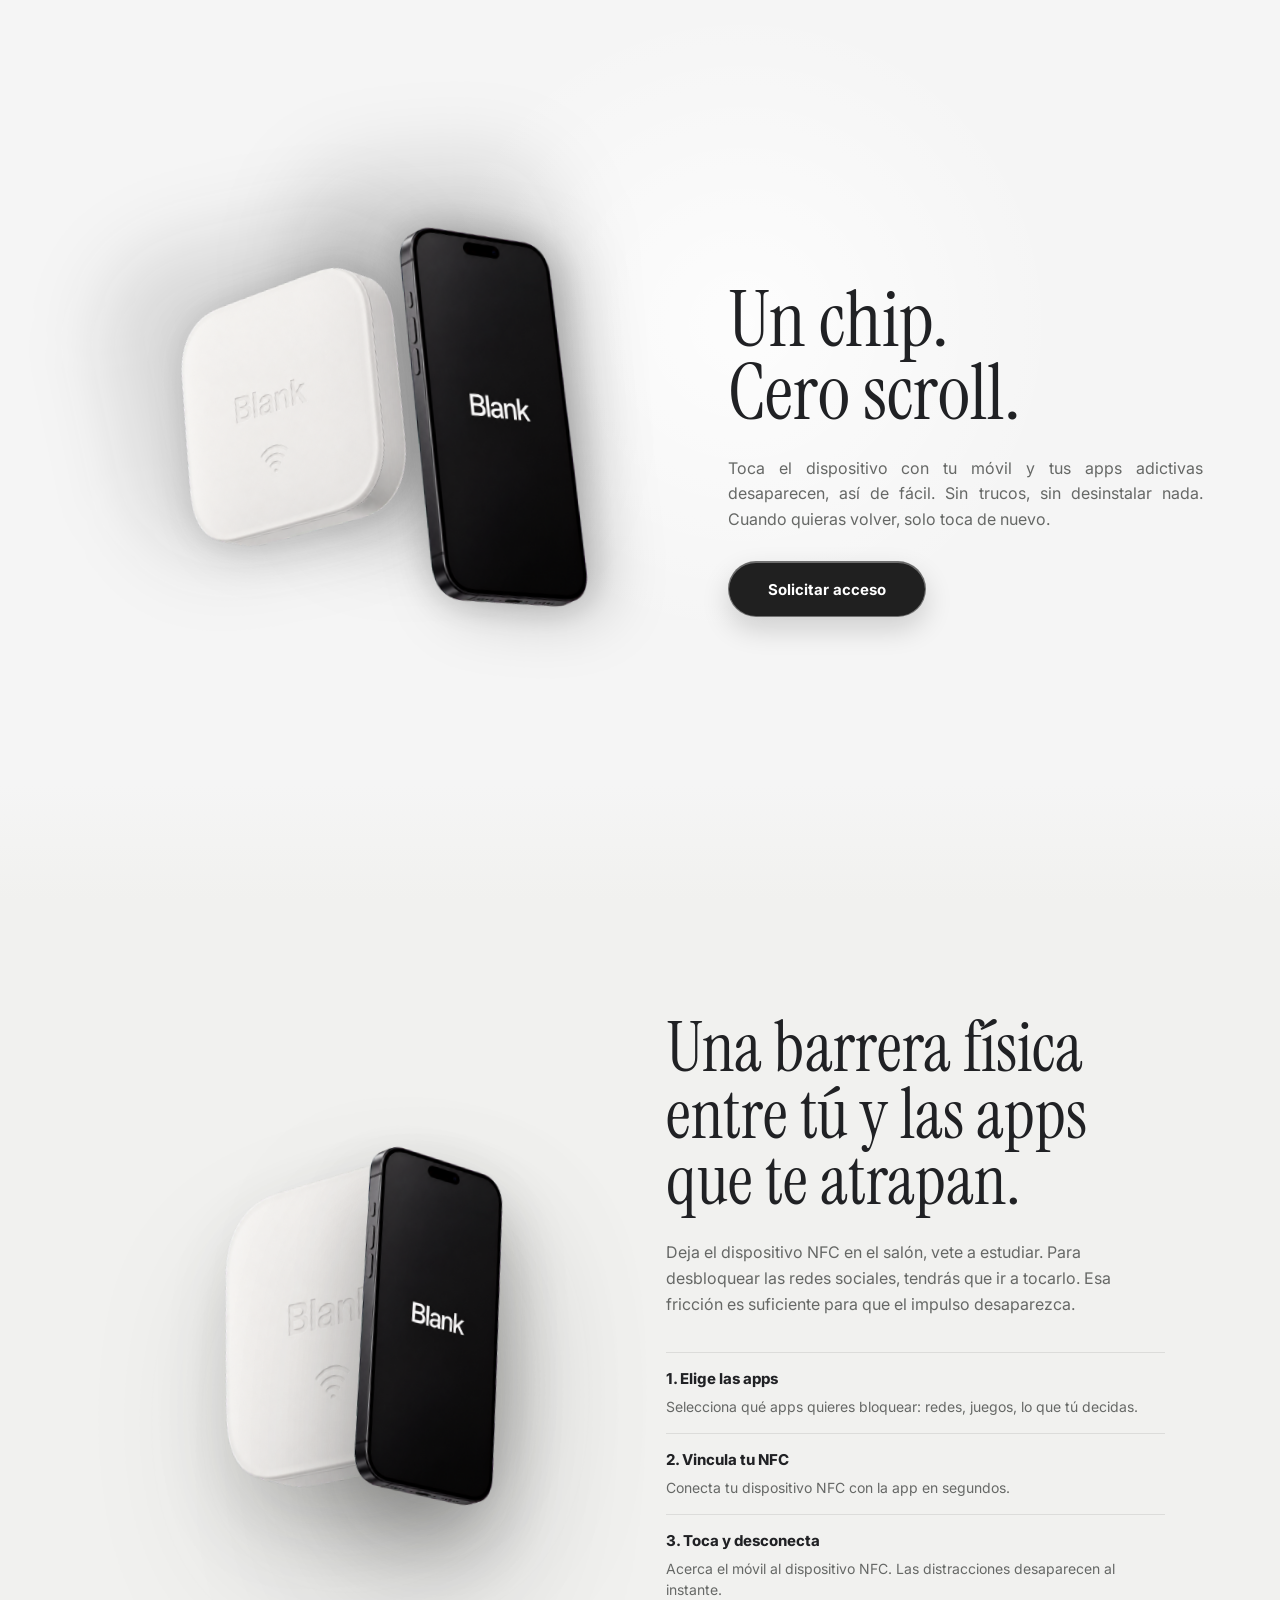
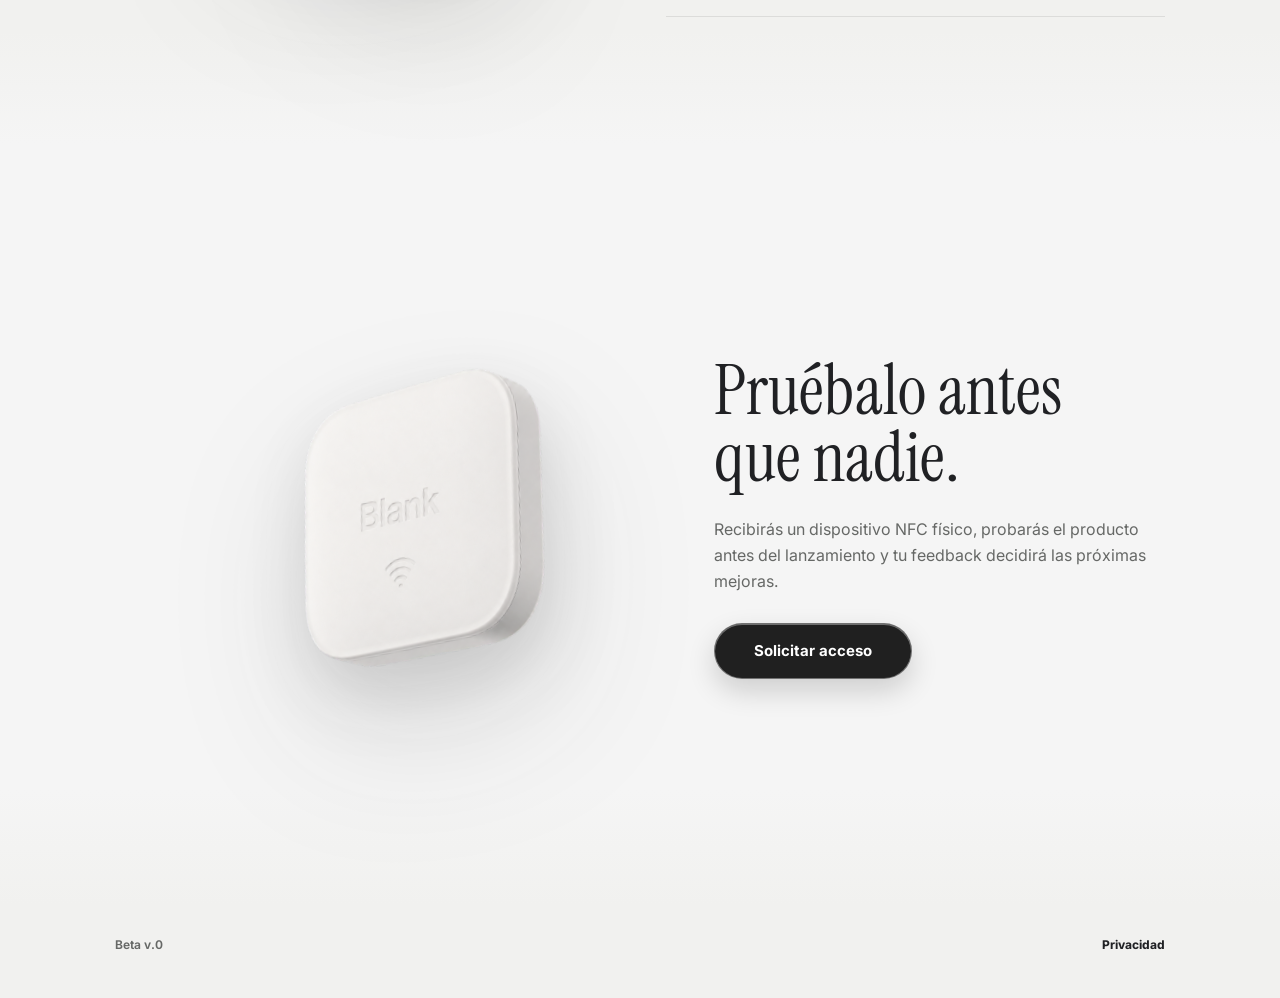
==== web/landing/index.html @ 4c0083bd "Point landing metadata to public Netlify URL" ====
<!doctype html>
<html lang="es">
  <head>
    <meta charset="utf-8">
    <meta name="viewport" content="width=device-width, initial-scale=1">
    <title>Private Beta v.0</title>
    <meta name="description" content="Únete a la beta de Blank: un dispositivo NFC físico que bloquea las apps que te distraen cuando quieres concentrarte, estudiar, trabajar o dormir.">
    <link rel="canonical" href="https://getblank.netlify.app/">
    <meta name="robots" content="index,follow">
    <meta name="theme-color" content="#e9e9e7">
    <meta property="og:type" content="website">
    <meta property="og:locale" content="es_ES">
    <meta property="og:title" content="Blank - Beta privada de foco digital con NFC">
    <meta property="og:description" content="Un dispositivo físico que bloquea las apps que te distraen. Apúntate a la beta privada y ayúdanos a validar Blank con usuarios reales.">
    <meta property="og:image" content="https://getblank.netlify.app/assets/blank-phone-cutout.png">
    <meta name="twitter:card" content="summary_large_image">
    <meta name="twitter:title" content="Blank - Beta privada de foco digital con NFC">
    <meta name="twitter:description" content="Un dispositivo físico que bloquea las apps que te distraen. Apúntate a la beta privada.">
    <meta name="twitter:image" content="https://getblank.netlify.app/assets/blank-phone-cutout.png">
    <link rel="preconnect" href="https://fonts.googleapis.com">
    <link rel="preconnect" href="https://fonts.gstatic.com" crossorigin>
    <link href="https://fonts.googleapis.com/css2?family=Instrument+Serif:ital@0;1&family=Inter:wght@400;500;600;700;800&display=swap" rel="stylesheet">
    <link rel="stylesheet" href="styles.css?v=20260617-section-fades-1">
    <script async src="https://tally.so/widgets/embed.js"></script>
  </head>
  <body>
    <main id="top">
      <section class="hero" aria-labelledby="hero-title">
        <div class="hero-products" aria-hidden="true">
          <img class="floating-device" src="assets/blank-device-cutout.png" alt="">
          <img class="floating-phone" src="assets/blank-phone-cutout.png" alt="">
        </div>
        <div class="hero-copy-wrap">
          <h1 id="hero-title">Un chip. <br>Cero scroll.</h1>
          <p class="hero-copy">Toca el dispositivo con tu móvil y tus apps adictivas desaparecen, así de fácil. Sin trucos, sin desinstalar nada. Cuando quieras volver, solo toca de nuevo.</p>
          <a
            class="button primary"
            href="https://tally.so/r/jaE5gR"
            data-tally-open="jaE5gR"
            data-tally-layout="modal"
            data-tally-width="720"
          >Solicitar acceso</a>
        </div>
      </section>

      <section class="split-feature" id="how" aria-labelledby="how-title">
        <div class="feature-product" aria-hidden="true">
          <img class="feature-device" src="assets/blank-device-cutout.png" alt="">
          <img class="feature-phone" src="assets/blank-phone-cutout.png" alt="">
        </div>
        <div class="feature-copy">
          <h2 id="how-title">Una barrera física entre tú y las apps que te atrapan.</h2>
          <p>Deja el dispositivo NFC en el salón, vete a estudiar. Para desbloquear las redes sociales, tendrás que ir a tocarlo. Esa fricción es suficiente para que el impulso desaparezca.</p>
          <div class="flow">
            <div class="flow-item">
              <span>1. Elige las apps</span>
              <p>Selecciona qué apps quieres bloquear: redes, juegos, lo que tú decidas.</p>
            </div>
            <div class="flow-item">
              <span>2. Vincula tu NFC</span>
              <p>Conecta tu dispositivo NFC con la app en segundos.</p>
            </div>
            <div class="flow-item">
              <span>3. Toca y desconecta</span>
              <p>Acerca el móvil al dispositivo NFC. Las distracciones desaparecen al instante.</p>
            </div>
          </div>
        </div>
      </section>

      <section class="beta" id="beta" aria-labelledby="beta-title">
        <div>
          <img class="beta-device" src="assets/blank-device-cutout.png" alt="" aria-hidden="true">
          <h2 id="beta-title">Pruébalo antes<br>que nadie.</h2>
        </div>
        <div>
          <p>Recibirás un dispositivo NFC físico, probarás el producto antes del lanzamiento y tu feedback decidirá las próximas mejoras.</p>
          <a
            class="button primary"
            href="https://tally.so/r/jaE5gR"
            data-tally-open="jaE5gR"
            data-tally-layout="modal"
            data-tally-width="720"
          >Solicitar acceso</a>
        </div>
      </section>
    </main>

    <footer>
      <span>Beta v.0</span>
      <a href="/privacy.html">Privacidad</a>
    </footer>
  </body>
</html>
---- web/landing/styles.css ----
:root {
  color-scheme: light;
  --bg: #e9e9e7;
  --panel: #f1f1ef;
  --ink: #202124;
  --muted: #666866;
  --line: rgba(32, 33, 36, 0.1);
  --white: #ffffff;
  --soft-shadow: 0 34px 70px rgba(40, 40, 38, 0.15);
  --button-shadow: inset 0 1px 0 rgba(255, 255, 255, 0.35), 0 12px 28px rgba(0, 0, 0, 0.16);
}

* {
  box-sizing: border-box;
}

html {
  scroll-behavior: smooth;
}

body {
  background: var(--bg);
  color: var(--ink);
  font-family: "Inter", ui-sans-serif, system-ui, -apple-system, BlinkMacSystemFont, "Segoe UI", sans-serif;
  letter-spacing: 0;
  margin: 0;
}

a {
  color: inherit;
}

.hero {
  align-items: center;
  background: #f5f5f5;
  display: grid;
  gap: clamp(40px, 5vw, 88px);
  grid-template-columns: minmax(420px, 560px) minmax(360px, 480px);
  justify-content: center;
  min-height: 92svh;
  overflow: hidden;
  padding: 40px clamp(22px, 6vw, 92px);
  position: relative;
}

.hero::before {
  background: radial-gradient(circle at 58% 36%, rgba(255, 255, 255, 0.78), transparent 34%);
  content: "";
  inset: 0;
  pointer-events: none;
  position: absolute;
}

.hero::after,
.split-feature::after,
.beta::after {
  bottom: 0;
  content: "";
  height: clamp(72px, 9vw, 140px);
  left: 0;
  pointer-events: none;
  position: absolute;
  right: 0;
  z-index: 1;
}

.hero::after {
  background: linear-gradient(to bottom, rgba(245, 245, 245, 0), var(--panel));
}

.hero-products {
  height: clamp(430px, 50vw, 560px);
  pointer-events: none;
  position: relative;
  width: min(44vw, 560px);
  z-index: 1;
}

.hero-products::before,
.hero-products::after {
  background: rgba(36, 36, 34, 0.13);
  border-radius: 28%;
  content: "";
  filter: blur(38px);
  position: absolute;
  transform: rotate(-12deg);
  z-index: 0;
}

.hero-products::before {
  height: clamp(242px, 25vw, 380px);
  left: clamp(14px, 3vw, 42px);
  top: 24%;
  width: clamp(242px, 25vw, 380px);
}

.hero-products::after {
  background: rgba(8, 8, 8, 0.14);
  border-radius: 24%;
  filter: blur(42px);
  height: clamp(288px, 29vw, 460px);
  left: clamp(172px, 18vw, 270px);
  top: 13%;
  transform: rotate(-4deg);
  width: clamp(196px, 20vw, 310px);
}

.floating-device,
.floating-phone,
.feature-device,
.feature-phone {
  display: block;
  position: absolute;
  user-select: none;
  z-index: 2;
}

.floating-device {
  filter:
    drop-shadow(0 0 18px rgba(35, 35, 32, 0.12))
    drop-shadow(12px 10px 24px rgba(35, 35, 32, 0.12));
  left: clamp(0px, 2vw, 24px);
  top: 22%;
  transform: rotate(-12deg);
  width: clamp(288px, 30vw, 472px);
}

.floating-phone {
  filter:
    drop-shadow(0 0 18px rgba(8, 8, 8, 0.2))
    drop-shadow(16px 10px 30px rgba(8, 8, 8, 0.2));
  left: clamp(160px, 17vw, 260px);
  top: 14%;
  transform: rotate(-4deg);
  width: clamp(322px, 31vw, 495px);
}

.hero-copy-wrap {
  max-width: 373px;
  position: relative;
  z-index: 3;
}

.kicker,
footer {
  color: var(--muted);
  font-size: 12px;
  font-weight: 650;
}

.kicker {
  margin: 0 0 20px;
}

h1,
h2,
p {
  margin-top: 0;
}

h1,
h2 {
  font-family: "Instrument Serif", Georgia, serif;
  font-weight: 400;
  letter-spacing: 0;
}

h1 {
  font-size: clamp(56px, 6.1vw, 92px);
  line-height: 0.94;
  margin-bottom: 26px;
}

h2 {
  font-size: clamp(42px, 5.4vw, 76px);
  line-height: 0.96;
  margin-bottom: 26px;
}

.hero-copy,
.microcopy,
.feature-copy p,
.beta p {
  color: var(--muted);
  font-size: 16px;
  line-height: 1.62;
}

.hero-copy {
  margin-bottom: 28px;
  text-align: justify;
  text-align-last: center;
}

.microcopy {
  font-size: 13px;
  line-height: 1.45;
  margin: 14px 0 0;
  max-width: 360px;
}

.button {
  align-items: center;
  border: 1px solid rgba(255, 255, 255, 0.36);
  border-radius: 999px;
  display: inline-flex;
  font-size: 15px;
  font-weight: 700;
  justify-content: center;
  min-height: 56px;
  min-width: 198px;
  padding: 0 30px;
  text-decoration: none;
  transition: transform 160ms ease, box-shadow 160ms ease, background 160ms ease;
}

.button.primary {
  background: #202020;
  box-shadow: var(--button-shadow);
  color: var(--white);
}

.button.primary:hover {
  background: #303030;
  transform: translateY(-1px);
}

.split-feature,
.beta {
  padding: clamp(88px, 10vw, 150px) clamp(22px, 9vw, 132px);
}

.split-feature {
  padding-top: 40px;
}

.split-feature {
  align-items: center;
  background: var(--panel);
  display: grid;
  gap: clamp(42px, 8vw, 116px);
  grid-template-columns: minmax(320px, 0.9fr) minmax(320px, 1fr);
  min-height: 760px;
  overflow: hidden;
  position: relative;
}

.split-feature::after {
  background: linear-gradient(to bottom, rgba(241, 241, 239, 0), #f5f5f5);
}

.feature-product {
  min-height: 520px;
  position: relative;
}

.feature-device {
  filter:
    drop-shadow(0 34px 36px rgba(35, 35, 32, 0.16))
    drop-shadow(0 78px 68px rgba(35, 35, 32, 0.14));
  left: 2%;
  top: 6%;
  transform: rotate(-8deg);
  width: min(48vw, 470px);
}

.feature-phone {
  filter:
    drop-shadow(0 38px 38px rgba(8, 8, 8, 0.22))
    drop-shadow(0 82px 72px rgba(8, 8, 8, 0.18));
  left: 30%;
  top: 9%;
  transform: rotate(5deg);
  width: min(38vw, 360px);
}

.feature-copy {
  max-width: 560px;
  position: relative;
  z-index: 2;
}

.flow {
  border-top: 1px solid var(--line);
  display: grid;
  margin-top: 34px;
}

.flow-item {
  border-bottom: 1px solid var(--line);
  padding: 16px 0;
}

.flow span {
  color: var(--ink);
  display: block;
  font-size: 15px;
  font-weight: 750;
}

.flow p {
  color: var(--muted);
  font-size: 14px;
  line-height: 1.5;
  margin: 8px 0 0;
}

.beta {
  align-items: center;
  background: #f5f5f5;
  display: grid;
  column-gap: clamp(22px, 4vw, 48px);
  grid-template-columns: minmax(0, 1fr) minmax(320px, 0.82fr);
  min-height: 760px;
  padding-top: 40px;
  position: relative;
  row-gap: 0;
  overflow: hidden;
}

.beta::after {
  background: linear-gradient(to bottom, rgba(245, 245, 245, 0), var(--panel));
}

.beta > div:first-child {
  display: contents;
}

.beta > div:last-child {
  align-self: start;
  grid-column: 2;
  grid-row: 2;
  z-index: 2;
}

.beta h2 {
  align-self: end;
  grid-column: 2;
  grid-row: 1;
  margin-bottom: 26px;
  z-index: 2;
}

.beta-device {
  display: block;
  filter:
    drop-shadow(0 26px 34px rgba(35, 35, 32, 0.14))
    drop-shadow(0 64px 70px rgba(35, 35, 32, 0.12));
  grid-column: 1;
  grid-row: 1 / span 2;
  justify-self: center;
  margin: 0;
  transform: rotate(-8deg);
  width: min(42vw, 420px);
  z-index: 2;
}

.beta p {
  margin-bottom: 28px;
  max-width: 540px;
}

footer {
  align-items: center;
  background: var(--panel);
  display: flex;
  gap: 18px;
  justify-content: space-between;
  padding: 32px clamp(22px, 9vw, 132px) 46px;
}

footer a {
  color: var(--ink);
  font-weight: 750;
  text-decoration: none;
}

.legal-page {
  background: #f5f5f5;
  min-height: 100svh;
  padding: clamp(28px, 5vw, 72px) clamp(20px, 7vw, 112px);
}

.legal-back {
  color: var(--muted);
  display: inline-flex;
  font-size: 14px;
  font-weight: 750;
  margin-bottom: clamp(48px, 7vw, 88px);
  text-decoration: none;
}

.legal-content {
  max-width: 840px;
}

.legal-kicker {
  color: var(--muted);
  font-size: 14px;
  font-weight: 650;
  margin-bottom: 18px;
}

.legal-content h1 {
  font-size: clamp(48px, 7vw, 84px);
  margin-bottom: 30px;
  white-space: normal;
}

.legal-content h2 {
  font-family: "Inter", ui-sans-serif, system-ui, -apple-system, BlinkMacSystemFont, "Segoe UI", sans-serif;
  font-size: clamp(22px, 3vw, 30px);
  font-weight: 800;
  line-height: 1.15;
  margin: 42px 0 14px;
}

.legal-content p,
.legal-content li {
  color: var(--muted);
  font-size: 16px;
  line-height: 1.68;
}

.legal-content ul {
  margin: 0;
  padding-left: 22px;
}

@media (min-width: 1041px) {
  .hero {
    gap: clamp(96px, 9vw, 164px);
    min-height: 100svh;
  }

  .hero-products {
    transform: translateY(clamp(-110px, -6vw, -72px));
  }

  .hero-copy-wrap {
    max-width: 540px;
  }

  h1 {
    white-space: nowrap;
  }

  .hero-copy {
    text-align: justify;
    text-align-last: auto;
  }

  .split-feature,
  .beta {
    padding-top: clamp(104px, 9vw, 148px);
  }

  .beta-device {
    transform: translateX(clamp(7px, calc(118px - 6vw), 34px)) rotate(-8deg);
  }
}

@media (max-width: 1040px) {
  .hero {
    gap: 18px;
    grid-template-columns: 1fr;
    justify-items: center;
    padding-top: 40px;
  }

  .hero-copy-wrap {
    max-width: 502px;
    text-align: center;
  }

  .microcopy {
    margin-left: auto;
    margin-right: auto;
  }

  .hero-products {
    height: 430px;
    max-width: 720px;
    order: -1;
    position: relative;
    width: min(100%, 720px);
  }

  .hero-products::before {
    height: min(51vw, 380px);
    left: 15%;
    top: 18%;
    width: min(51vw, 380px);
  }

  .hero-products::after {
    height: min(55vw, 414px);
    left: 47%;
    top: 3%;
    width: min(39vw, 288px);
  }

  .floating-device {
    left: 14%;
    top: 64px;
    width: min(51vw, 380px);
  }

  .floating-phone {
    left: 47%;
    top: 8px;
    width: min(55vw, 414px);
  }

  .split-feature,
  .beta {
    grid-template-columns: 1fr;
  }

  .split-feature,
  .beta {
    gap: 0;
  }

  .beta {
    min-height: 0;
  }

  .beta > div:first-child {
    display: block;
  }

  .beta > div:last-child,
  .beta h2,
  .beta-device {
    grid-column: auto;
    grid-row: auto;
  }

  .beta-device {
    margin: 0 0 clamp(32px, 5vw, 68px);
  }

  .feature-product {
    margin: 0 auto;
    min-height: 460px;
    width: min(100%, 640px);
  }

  .feature-device {
    width: min(64vw, 420px);
  }

  .feature-phone {
    left: 42%;
    width: min(48vw, 320px);
  }
}

@media (max-width: 640px) {
  .hero {
    display: flex;
    flex-direction: column;
    gap: 12px;
    min-height: 100svh;
    padding-left: 20px;
    padding-right: 20px;
    padding-top: 40px;
    padding-bottom: 34px;
  }

  .split-feature {
    padding-bottom: 60px;
    padding-top: 60px;
  }

  h1 {
    font-size: clamp(44px, 13vw, 58px);
    margin-bottom: 20px;
  }

  h2 {
    font-size: clamp(39px, 12vw, 56px);
  }

  .hero-products {
    height: 271px;
    margin-top: 6px;
    width: min(100%, 360px);
  }

  .hero-products::before {
    filter: blur(28px);
    height: 182px;
    left: 11%;
    top: 22%;
    width: 182px;
  }

  .hero-products::after {
    filter: blur(30px);
    height: 212px;
    left: 33%;
    top: 7%;
    width: 133px;
  }

  .floating-device {
    left: 10%;
    top: 48px;
    width: 182px;
  }

  .floating-phone {
    left: 33%;
    top: 8px;
    width: 212px;
  }

  .hero-copy {
    font-size: 15px;
    line-height: 1.52;
    margin-bottom: 0;
  }

  .hero-copy-wrap {
    display: flex;
    flex: 1;
    flex-direction: column;
    width: min(100%, 302px);
  }

  .hero-copy-wrap .button {
    margin-top: auto;
  }

  .feature-product {
    min-height: 360px;
  }

  .feature-device {
    left: -8%;
    width: 260px;
  }

  .feature-phone {
    left: 42%;
    width: 210px;
  }

  .button {
    width: 100%;
  }

  .beta-device {
    margin-left: auto;
    margin-right: auto;
    width: min(82vw, 320px);
  }

  footer {
    align-items: center;
    flex-direction: row;
    gap: 8px;
  }
}
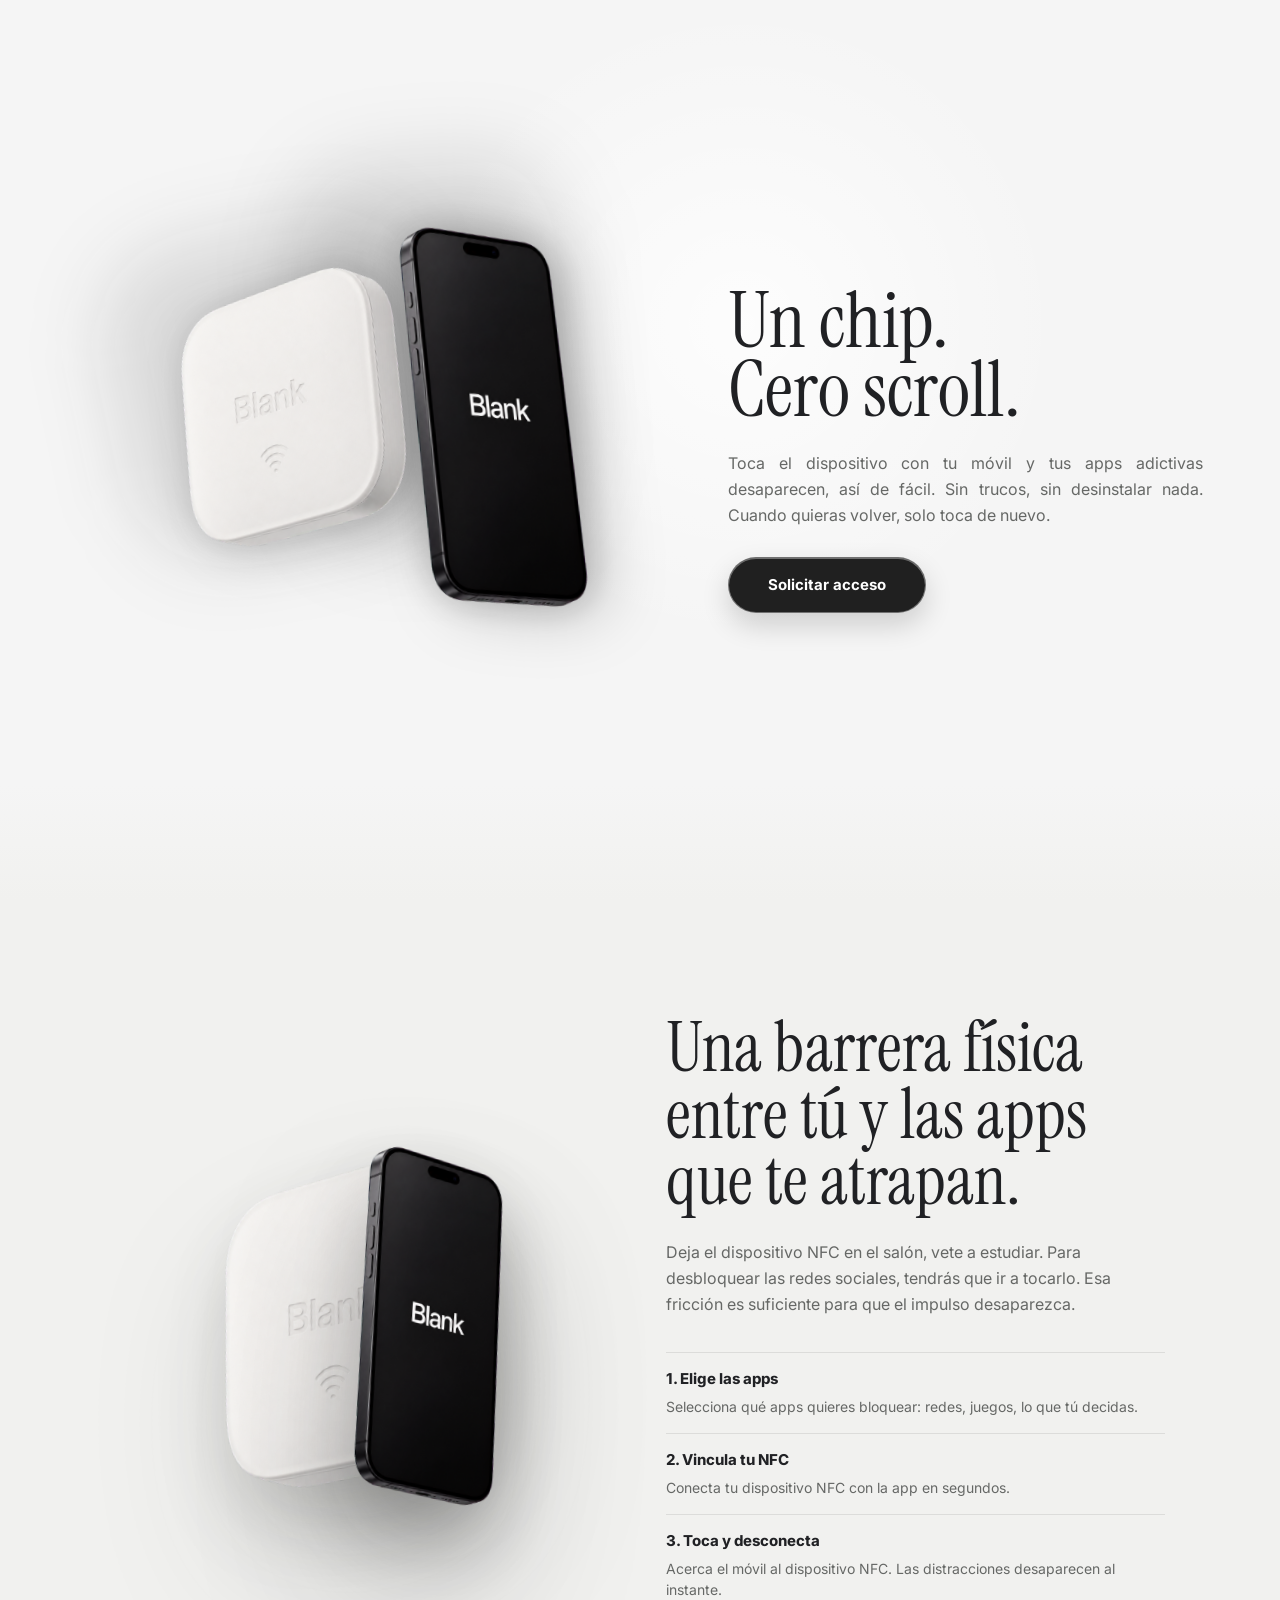
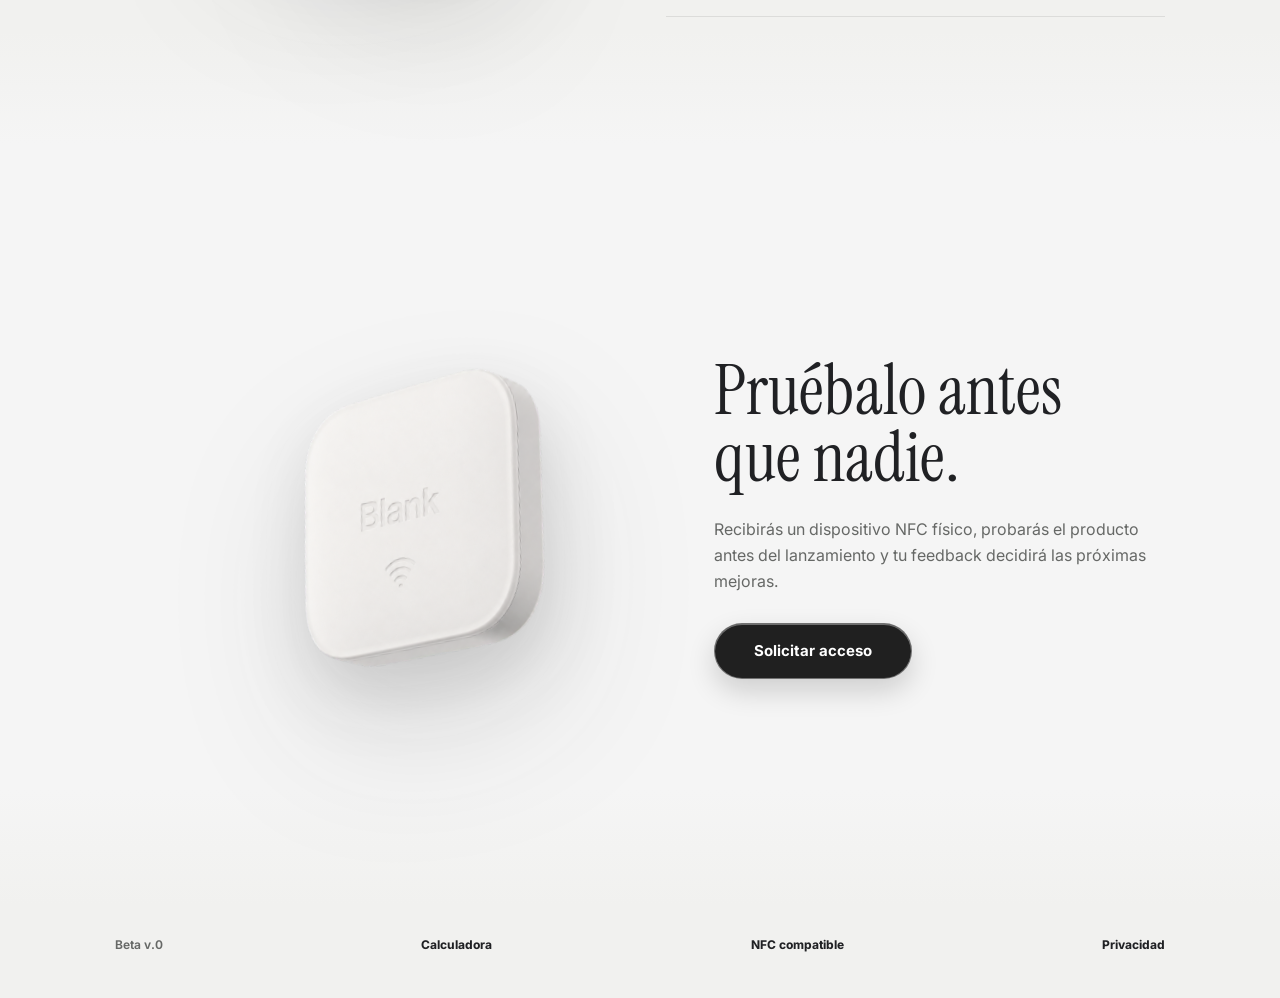
==== commit 0d204ff6: "Add mobile life calculator landing page" ====
--- a/web/landing/index.html
+++ b/web/landing/index.html
@@ -88,6 +88,8 @@
 
     <footer>
       <span>Beta v.0</span>
+      <a href="/vida.html">Calculadora</a>
+      <a href="/nfc.html">NFC compatible</a>
       <a href="/privacy.html">Privacidad</a>
     </footer>
   </body>
--- a/web/landing/styles.css
+++ b/web/landing/styles.css
@@ -167,7 +167,7 @@
 
 h1 {
   font-size: clamp(56px, 6.1vw, 92px);
-  line-height: 0.94;
+  line-height: 0.88;
   margin-bottom: 26px;
 }
 
@@ -364,6 +364,7 @@
   align-items: center;
   background: var(--panel);
   display: flex;
+  flex-wrap: wrap;
   gap: 18px;
   justify-content: space-between;
   padding: 32px clamp(22px, 9vw, 132px) 46px;
@@ -373,6 +374,238 @@
   color: var(--ink);
   font-weight: 750;
   text-decoration: none;
+}
+
+.life-body {
+  background: var(--bg);
+}
+
+.life-page {
+  min-height: calc(100svh - 94px);
+  padding: clamp(18px, 3vw, 30px);
+}
+
+.life-counter {
+  background: #f5f5f5;
+  border-radius: 28px;
+  box-shadow: var(--soft-shadow);
+  color: var(--ink);
+  min-height: calc(100svh - 154px);
+  overflow: hidden;
+  padding: clamp(28px, 4vw, 48px);
+  position: relative;
+}
+
+.life-back {
+  color: var(--muted);
+  font-size: 13px;
+  font-weight: 800;
+  position: absolute;
+  text-decoration: none;
+  top: 24px;
+}
+
+.life-counter h1 {
+  font-family: "Instrument Serif", Georgia, serif;
+  font-size: clamp(58px, 7vw, 96px);
+  font-weight: 400;
+  letter-spacing: 0;
+  line-height: 0.9;
+  margin: 0 auto clamp(28px, 4vw, 38px);
+  max-width: 900px;
+  text-align: center;
+}
+
+.life-counter h1 span {
+  background: var(--ink);
+  color: #ffffff;
+  display: inline-block;
+  line-height: 0.96;
+  padding: 0 8px 3px;
+}
+
+.life-layout {
+  align-items: start;
+  display: grid;
+  gap: clamp(26px, 3.5vw, 38px);
+  grid-template-columns: minmax(420px, 1.08fr) minmax(340px, 0.92fr);
+  margin: 0 auto;
+  max-width: 1090px;
+}
+
+.life-dot-grid {
+  display: grid;
+  gap: 8px;
+  grid-template-columns: repeat(17, 1fr);
+  max-width: 560px;
+}
+
+.life-dot {
+  aspect-ratio: 1;
+  border-radius: 999px;
+  border: 1px solid transparent;
+  box-shadow: inset 0 1px 0 rgba(255, 255, 255, 0.45);
+  min-width: 0;
+}
+
+.life-lived {
+  background: #05060a;
+}
+
+.life-sleep {
+  background: #4a4a4a;
+}
+
+.life-routine {
+  background: #8a8a84;
+}
+
+.life-phone {
+  background: #8f241c;
+}
+
+.life-free {
+  background: #f7f5d8;
+  border-color: rgba(32, 33, 36, 0.18);
+  box-shadow: inset 0 1px 0 rgba(255, 255, 255, 0.72);
+}
+
+.life-card {
+  background: rgba(255, 255, 255, 0.88);
+  border: 1px solid rgba(32, 33, 36, 0.06);
+  border-radius: 18px;
+  box-shadow: 0 26px 54px rgba(52, 68, 84, 0.22);
+  padding: clamp(22px, 3vw, 28px);
+}
+
+.life-result {
+  align-items: start;
+  color: var(--ink);
+  display: flex;
+  gap: 16px;
+  margin-bottom: 20px;
+}
+
+.life-result strong {
+  font-family: "Inter", ui-sans-serif, system-ui, -apple-system, BlinkMacSystemFont, "Segoe UI", sans-serif;
+  font-size: clamp(68px, 8vw, 82px);
+  font-weight: 900;
+  letter-spacing: 0;
+  line-height: 0.78;
+}
+
+.life-result span {
+  font-size: clamp(26px, 3vw, 32px);
+  font-weight: 800;
+  line-height: 0.98;
+}
+
+.life-result em {
+  font-style: italic;
+}
+
+.life-control {
+  display: block;
+  margin-top: 22px;
+}
+
+.life-control > span,
+.life-control small {
+  align-items: center;
+  display: flex;
+  justify-content: space-between;
+}
+
+.life-control b {
+  font-size: 14px;
+  font-weight: 900;
+}
+
+.life-control output {
+  color: var(--ink);
+  font-size: 24px;
+  font-weight: 900;
+}
+
+.life-control output::first-letter {
+  letter-spacing: 0;
+}
+
+.life-control input[type="range"] {
+  --range-fill: 50%;
+  appearance: none;
+  background: linear-gradient(to right, var(--ink) 0 var(--range-fill), rgba(32, 33, 36, 0.12) var(--range-fill) 100%);
+  border-radius: 999px;
+  display: block;
+  height: 8px;
+  margin: 20px 0 14px;
+  width: 100%;
+}
+
+.life-control input[type="range"]::-webkit-slider-thumb {
+  appearance: none;
+  background: #f1f1ef;
+  border: 2px solid #ffffff;
+  border-radius: 999px;
+  box-shadow: 0 3px 10px rgba(25, 31, 42, 0.36);
+  height: 28px;
+  width: 28px;
+}
+
+.life-control input[type="range"]::-moz-range-thumb {
+  background: #f1f1ef;
+  border: 2px solid #ffffff;
+  border-radius: 999px;
+  box-shadow: 0 3px 10px rgba(25, 31, 42, 0.36);
+  height: 24px;
+  width: 24px;
+}
+
+.life-control small {
+  color: var(--muted);
+  font-size: 13px;
+  font-weight: 650;
+}
+
+.life-legend {
+  border-top: 1px solid var(--line);
+  display: flex;
+  flex-wrap: wrap;
+  gap: 26px;
+  justify-content: center;
+  margin: clamp(28px, 4vw, 38px) auto 0;
+  max-width: 1090px;
+  padding-top: 24px;
+}
+
+.life-scale {
+  color: var(--muted);
+  font-size: 13px;
+  font-weight: 700;
+  margin: 22px auto 0;
+  max-width: 1090px;
+  text-align: center;
+}
+
+.life-legend span {
+  align-items: center;
+  display: inline-flex;
+  font-size: 14px;
+  font-weight: 650;
+  gap: 10px;
+}
+
+.life-legend i {
+  border-radius: 999px;
+  display: inline-block;
+  height: 14px;
+  width: 14px;
+}
+
+.life-cta {
+  display: flex;
+  justify-content: center;
+  margin-top: 26px;
 }
 
 .legal-page {
@@ -445,6 +678,10 @@
     white-space: nowrap;
   }
 
+  .life-counter h1 {
+    white-space: normal;
+  }
+
   .hero-copy {
     text-align: justify;
     text-align-last: auto;
@@ -554,6 +791,16 @@
   .feature-phone {
     left: 42%;
     width: min(48vw, 320px);
+  }
+
+  .life-layout {
+    grid-template-columns: 1fr;
+  }
+
+  .life-dot-grid {
+    grid-template-columns: repeat(17, 1fr);
+    margin: 0 auto;
+    max-width: 620px;
   }
 }
 
@@ -662,5 +909,111 @@
     align-items: center;
     flex-direction: row;
     gap: 8px;
-  }
-}
+    justify-content: center;
+  }
+
+  .life-page {
+    min-height: 100svh;
+    padding: 8px;
+  }
+
+  .life-counter {
+    border-radius: 20px;
+    min-height: 0;
+    padding: 28px 14px 16px;
+  }
+
+  .life-back {
+    left: 16px;
+    top: 16px;
+  }
+
+  .life-counter h1 {
+    font-size: clamp(34px, 10.8vw, 45px);
+    line-height: 0.86;
+    margin-bottom: 16px;
+  }
+
+  .life-layout {
+    gap: 16px;
+  }
+
+  .life-dot-grid {
+    gap: 5px;
+    grid-template-columns: repeat(17, 1fr);
+  }
+
+  .life-card {
+    border-radius: 16px;
+    order: -1;
+    padding: 16px;
+  }
+
+  .life-result {
+    gap: 10px;
+    margin-bottom: 14px;
+  }
+
+  .life-result strong {
+    font-size: 50px;
+  }
+
+  .life-result span {
+    font-size: 19px;
+  }
+
+  .life-control {
+    margin-top: 14px;
+  }
+
+  .life-control > span {
+    align-items: flex-start;
+    gap: 12px;
+  }
+
+  .life-control output {
+    font-size: 18px;
+    white-space: nowrap;
+  }
+
+  .life-control input[type="range"] {
+    height: 6px;
+    margin: 12px 0 8px;
+  }
+
+  .life-control input[type="range"]::-webkit-slider-thumb {
+    height: 24px;
+    width: 24px;
+  }
+
+  .life-control b,
+  .life-control small,
+  .life-legend span {
+    font-size: 12px;
+  }
+
+  .life-legend {
+    gap: 8px 14px;
+    justify-content: flex-start;
+    margin-top: 10px;
+    padding-top: 12px;
+  }
+
+  .life-scale {
+    font-size: 12px;
+    margin-top: 10px;
+  }
+
+  .life-legend i {
+    height: 11px;
+    width: 11px;
+  }
+
+  .life-cta {
+    margin-top: 14px;
+  }
+
+  .life-cta .button {
+    min-height: 48px;
+  }
+}
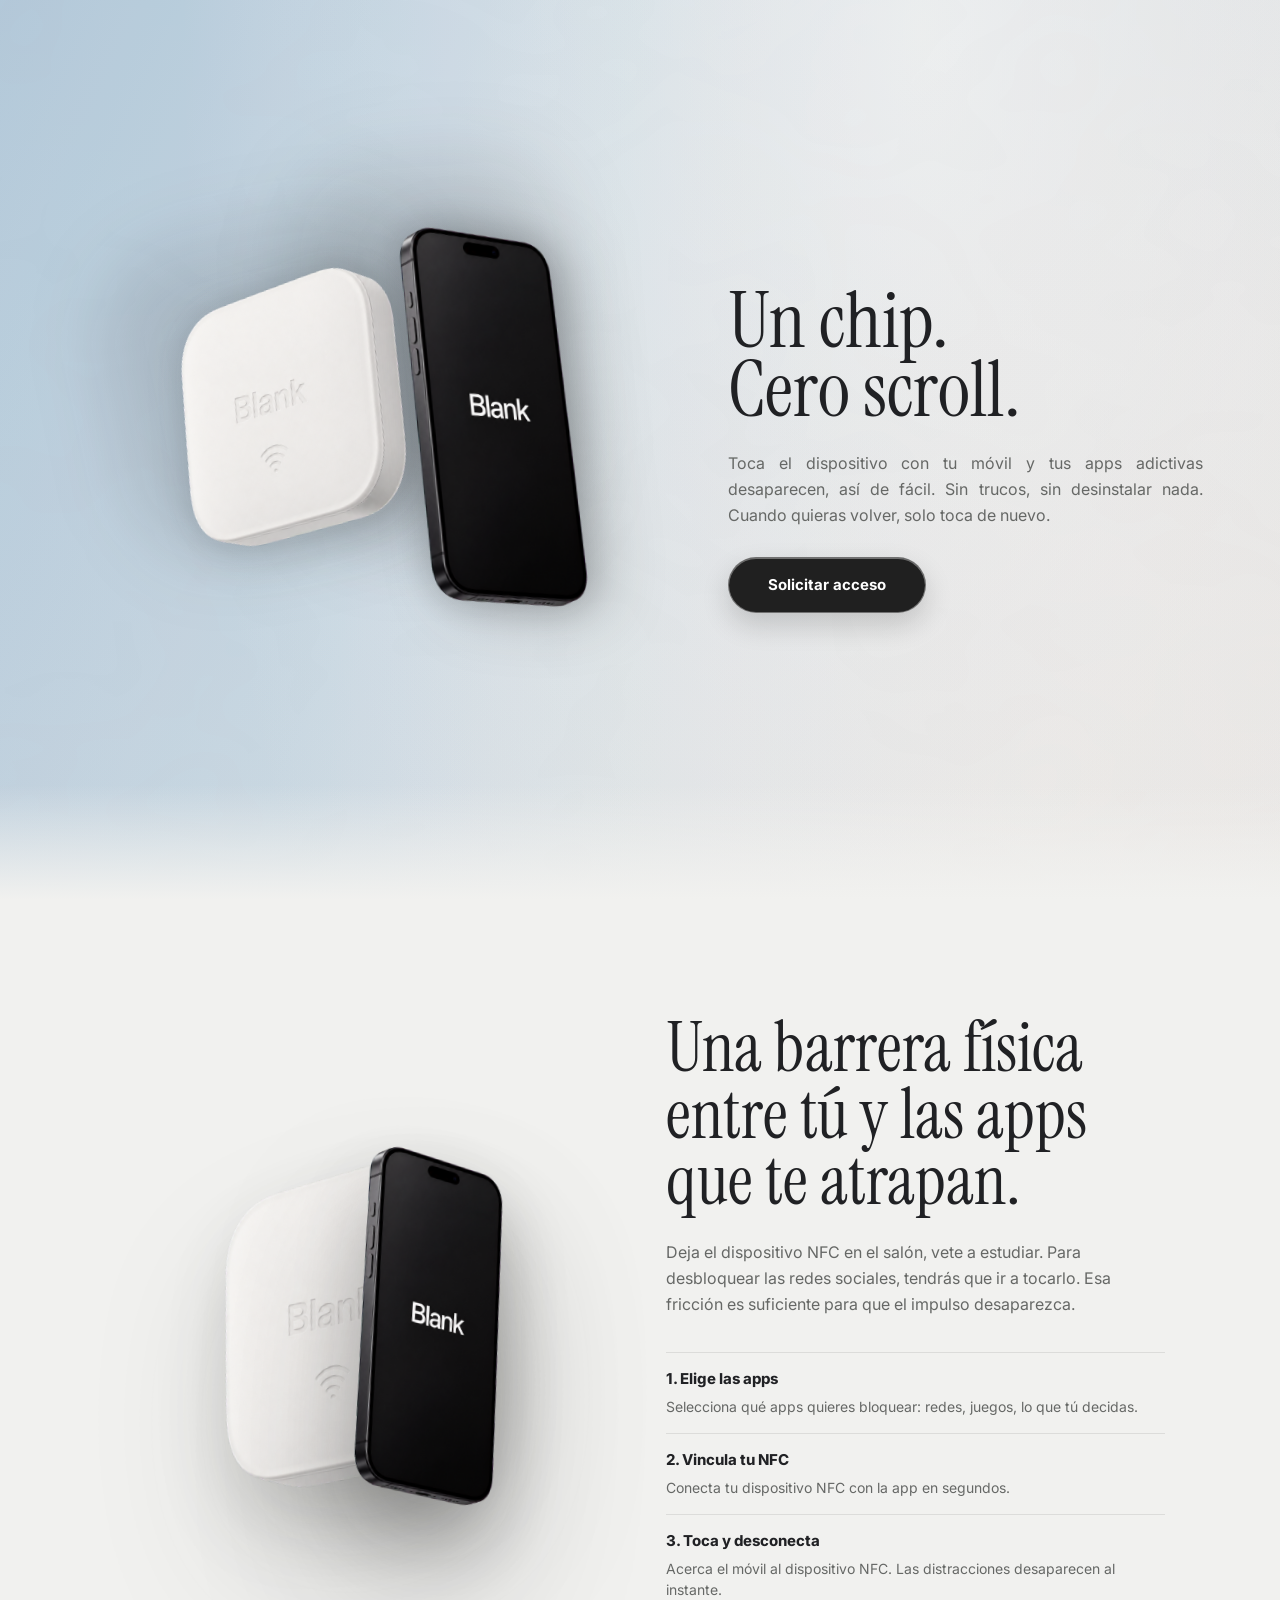
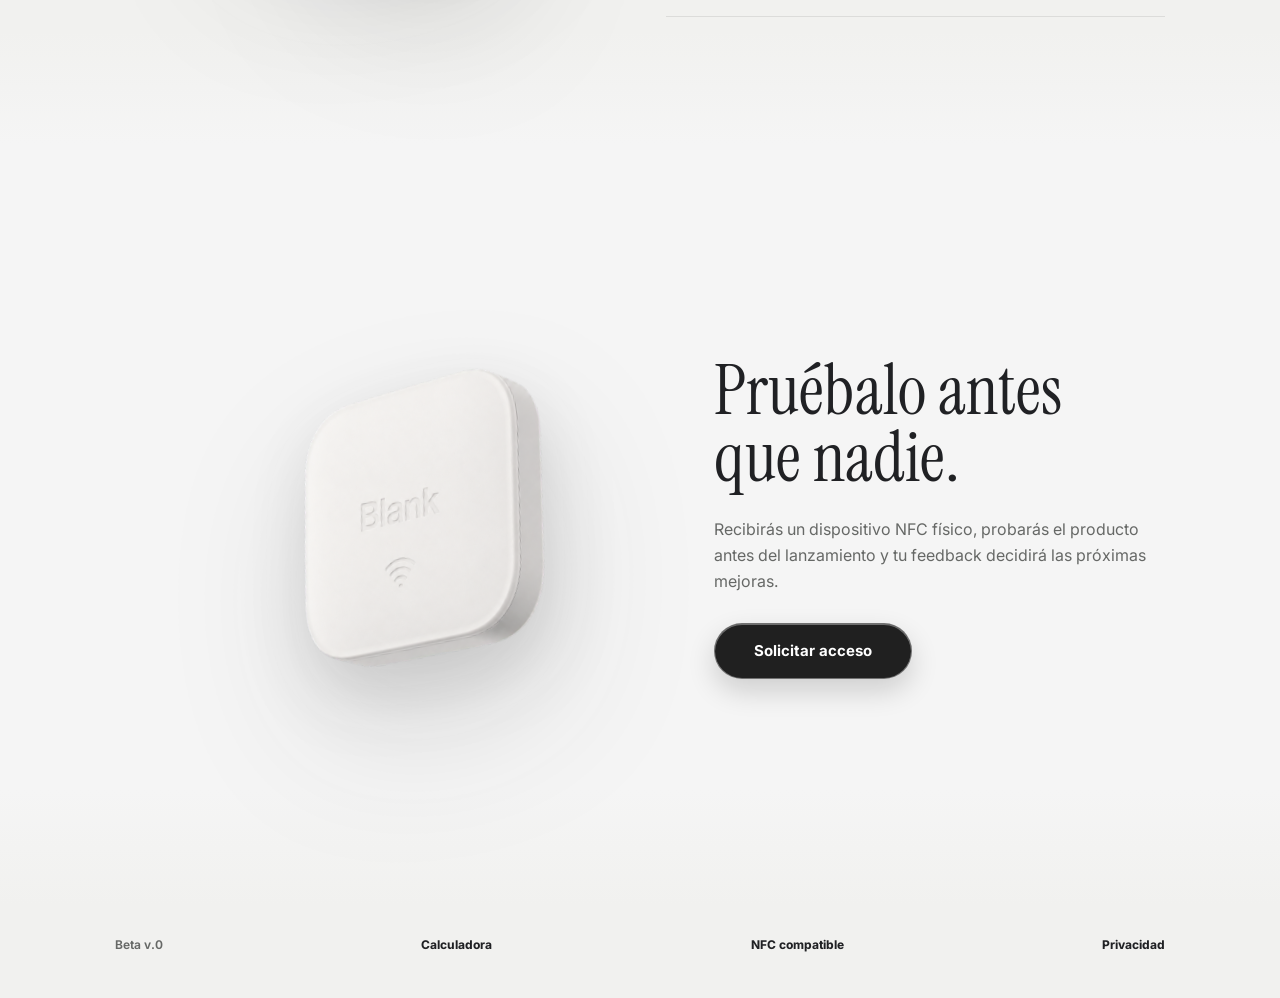
==== commit 0dc026b5: "Load home background override" ====
--- a/web/landing/index.html
+++ b/web/landing/index.html
@@ -21,6 +21,7 @@
     <link rel="preconnect" href="https://fonts.gstatic.com" crossorigin>
     <link href="https://fonts.googleapis.com/css2?family=Instrument+Serif:ital@0;1&family=Inter:wght@400;500;600;700;800&display=swap" rel="stylesheet">
     <link rel="stylesheet" href="styles.css?v=20260617-section-fades-1">
+    <link rel="stylesheet" href="home-background.css?v=20260728-home-fade-1">
     <script async src="https://tally.so/widgets/embed.js"></script>
   </head>
   <body>
--- a/web/landing/styles.css
+++ b/web/landing/styles.css
@@ -386,13 +386,9 @@
 }
 
 .life-counter {
-  background: #f5f5f5;
-  border-radius: 28px;
-  box-shadow: var(--soft-shadow);
   color: var(--ink);
   min-height: calc(100svh - 154px);
-  overflow: hidden;
-  padding: clamp(28px, 4vw, 48px);
+  padding: clamp(44px, 5vw, 68px) clamp(28px, 4vw, 48px) clamp(34px, 4vw, 52px);
   position: relative;
 }
 
@@ -411,7 +407,7 @@
   font-weight: 400;
   letter-spacing: 0;
   line-height: 0.9;
-  margin: 0 auto clamp(28px, 4vw, 38px);
+  margin: 0 auto clamp(36px, 5vw, 56px);
   max-width: 900px;
   text-align: center;
 }
@@ -427,7 +423,7 @@
 .life-layout {
   align-items: start;
   display: grid;
-  gap: clamp(26px, 3.5vw, 38px);
+  gap: clamp(34px, 5vw, 58px);
   grid-template-columns: minmax(420px, 1.08fr) minmax(340px, 0.92fr);
   margin: 0 auto;
   max-width: 1090px;
@@ -453,7 +449,7 @@
 }
 
 .life-sleep {
-  background: #4a4a4a;
+  background: #15345f;
 }
 
 .life-routine {
@@ -582,7 +578,7 @@
   color: var(--muted);
   font-size: 13px;
   font-weight: 700;
-  margin: 22px auto 0;
+  margin: 30px auto 0;
   max-width: 1090px;
   text-align: center;
 }
@@ -605,7 +601,7 @@
 .life-cta {
   display: flex;
   justify-content: center;
-  margin-top: 26px;
+  margin-top: 34px;
 }
 
 .legal-page {
@@ -918,9 +914,8 @@
   }
 
   .life-counter {
-    border-radius: 20px;
     min-height: 0;
-    padding: 28px 14px 16px;
+    padding: 44px 18px 26px;
   }
 
   .life-back {
@@ -931,11 +926,11 @@
   .life-counter h1 {
     font-size: clamp(34px, 10.8vw, 45px);
     line-height: 0.86;
-    margin-bottom: 16px;
+    margin-bottom: 26px;
   }
 
   .life-layout {
-    gap: 16px;
+    gap: 24px;
   }
 
   .life-dot-grid {
@@ -946,12 +941,12 @@
   .life-card {
     border-radius: 16px;
     order: -1;
-    padding: 16px;
+    padding: 20px;
   }
 
   .life-result {
     gap: 10px;
-    margin-bottom: 14px;
+    margin-bottom: 18px;
   }
 
   .life-result strong {
@@ -963,7 +958,7 @@
   }
 
   .life-control {
-    margin-top: 14px;
+    margin-top: 18px;
   }
 
   .life-control > span {
@@ -978,7 +973,7 @@
 
   .life-control input[type="range"] {
     height: 6px;
-    margin: 12px 0 8px;
+    margin: 16px 0 10px;
   }
 
   .life-control input[type="range"]::-webkit-slider-thumb {
@@ -995,13 +990,13 @@
   .life-legend {
     gap: 8px 14px;
     justify-content: flex-start;
-    margin-top: 10px;
-    padding-top: 12px;
+    margin-top: 16px;
+    padding-top: 16px;
   }
 
   .life-scale {
     font-size: 12px;
-    margin-top: 10px;
+    margin-top: 16px;
   }
 
   .life-legend i {
@@ -1010,7 +1005,7 @@
   }
 
   .life-cta {
-    margin-top: 14px;
+    margin-top: 22px;
   }
 
   .life-cta .button {
--- a/web/landing/home-background.css
+++ b/web/landing/home-background.css
@@ -0,0 +1,22 @@
+/* Home background override generated from the Blank visual direction. */
+:root {
+  --home-fade-image: url("data:image/svg+xml,%3Csvg xmlns='http://www.w3.org/2000/svg' viewBox='0 0 390 844'%3E%3Cdefs%3E%3ClinearGradient id='wash' x1='0' y1='0' x2='1' y2='1'%3E%3Cstop offset='0' stop-color='%2397b6cf'/%3E%3Cstop offset='0.42' stop-color='%23bfd0dc'/%3E%3Cstop offset='0.72' stop-color='%23dddfe0'/%3E%3Cstop offset='1' stop-color='%23e5dfdb'/%3E%3C/linearGradient%3E%3CradialGradient id='mist' cx='72%25' cy='35%25' r='58%25'%3E%3Cstop offset='0' stop-color='%23f4f6f7' stop-opacity='0.72'/%3E%3Cstop offset='0.55' stop-color='%23e8edf1' stop-opacity='0.34'/%3E%3Cstop offset='1' stop-color='%23e8edf1' stop-opacity='0'/%3E%3C/radialGradient%3E%3CradialGradient id='warm' cx='86%25' cy='72%25' r='62%25'%3E%3Cstop offset='0' stop-color='%23eee6e0' stop-opacity='0.58'/%3E%3Cstop offset='1' stop-color='%23eee6e0' stop-opacity='0'/%3E%3C/radialGradient%3E%3Cfilter id='softNoise'%3E%3CfeTurbulence type='fractalNoise' baseFrequency='0.012 0.018' numOctaves='3' seed='8'/%3E%3CfeColorMatrix type='saturate' values='0'/%3E%3CfeComponentTransfer%3E%3CfeFuncA type='table' tableValues='0 0.045'/%3E%3C/feComponentTransfer%3E%3C/filter%3E%3C/defs%3E%3Crect width='390' height='844' fill='url(%23wash)'/%3E%3Crect width='390' height='844' fill='url(%23mist)'/%3E%3Crect width='390' height='844' fill='url(%23warm)'/%3E%3Crect width='390' height='844' fill='%23fff' opacity='0.08'/%3E%3Crect width='390' height='844' filter='url(%23softNoise)' opacity='0.45'/%3E%3C/svg%3E");
+}
+
+.hero {
+  background-color: #d7dde0;
+  background-image: var(--home-fade-image), linear-gradient(150deg, #9bb8d0 0%, #c8d5de 48%, #e7e1dc 100%);
+  background-position: center top;
+  background-repeat: no-repeat;
+  background-size: cover;
+}
+
+.hero::before {
+  background: linear-gradient(180deg, rgba(255, 255, 255, 0.06), rgba(245, 245, 245, 0.1));
+}
+
+@media (min-width: 1041px) {
+  .hero {
+    background-position: 42% center;
+  }
+}
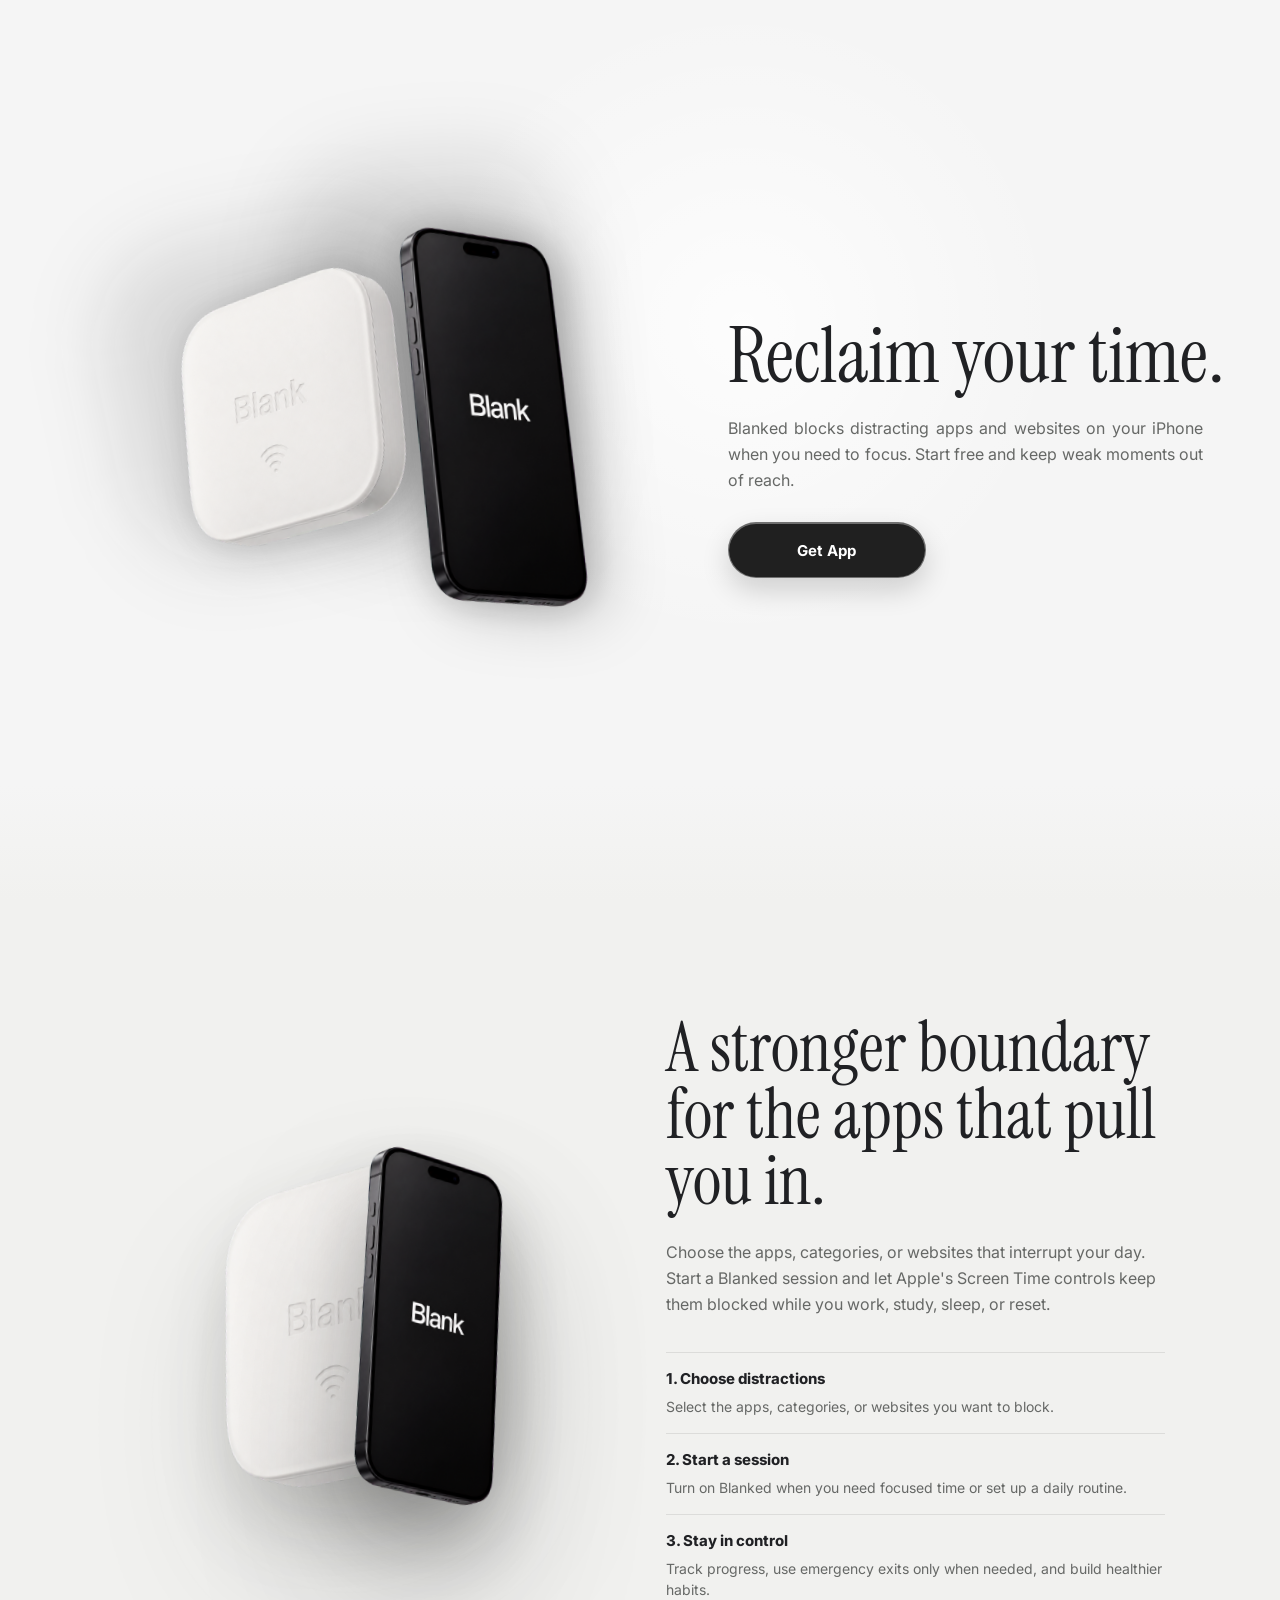
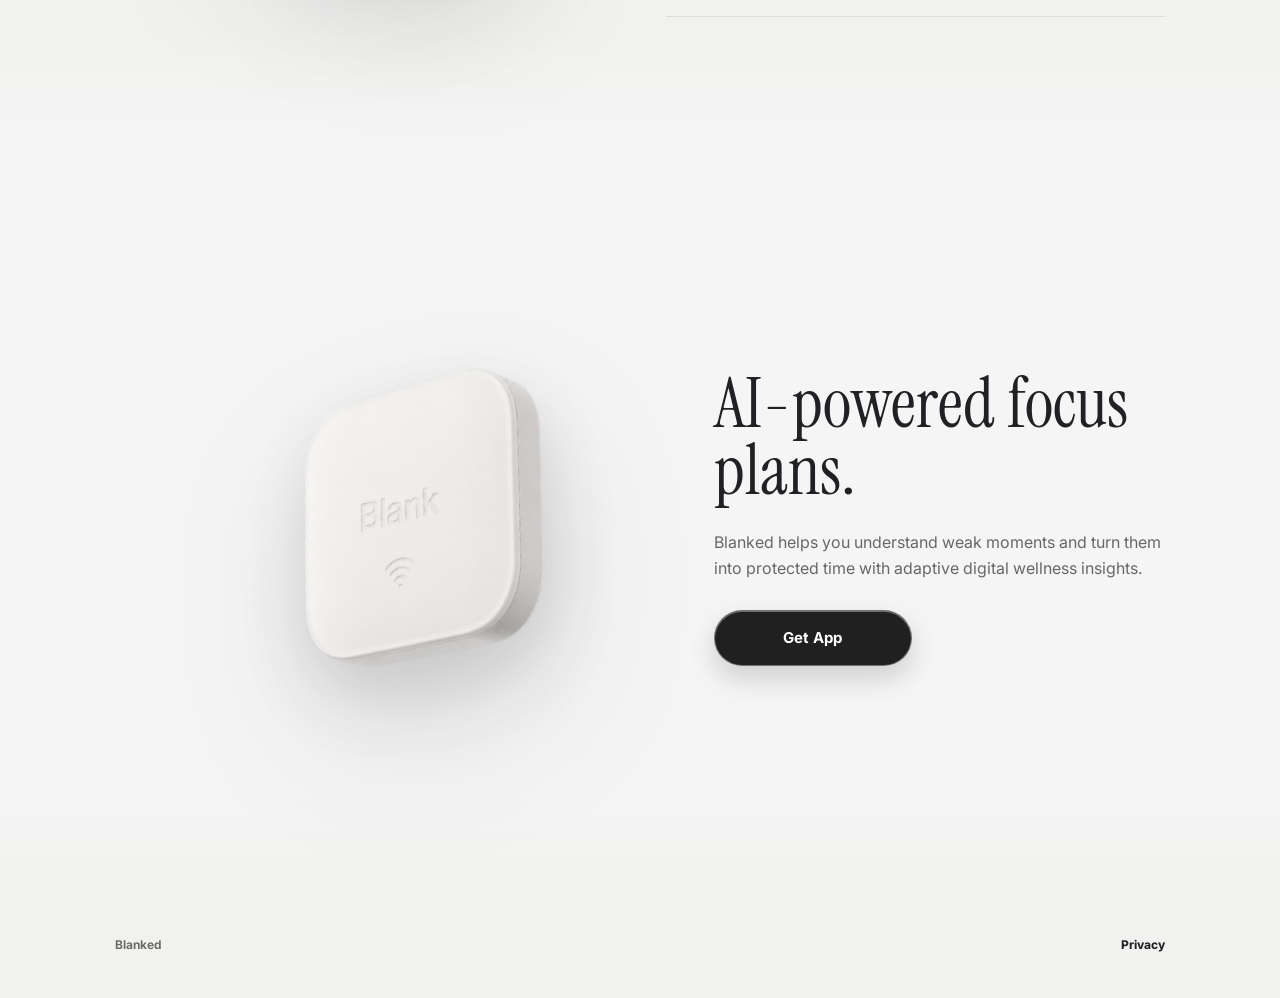
==== commit 5e96f860: "Harden build 62 review readiness" ====
--- a/web/landing/index.html
+++ b/web/landing/index.html
@@ -1,28 +1,26 @@
 <!doctype html>
-<html lang="es">
+<html lang="en">
   <head>
     <meta charset="utf-8">
     <meta name="viewport" content="width=device-width, initial-scale=1">
-    <title>Private Beta v.0</title>
-    <meta name="description" content="Únete a la beta de Blank: un dispositivo NFC físico que bloquea las apps que te distraen cuando quieres concentrarte, estudiar, trabajar o dormir.">
+    <title>Blanked | The Focus App</title>
+    <meta name="description" content="Build healthier screen habits with Blanked. Block distracting apps, understand your phone-use patterns and stay in control of your time.">
     <link rel="canonical" href="https://getblank.netlify.app/">
     <meta name="robots" content="index,follow">
     <meta name="theme-color" content="#e9e9e7">
     <meta property="og:type" content="website">
-    <meta property="og:locale" content="es_ES">
-    <meta property="og:title" content="Blank - Beta privada de foco digital con NFC">
-    <meta property="og:description" content="Un dispositivo físico que bloquea las apps que te distraen. Apúntate a la beta privada y ayúdanos a validar Blank con usuarios reales.">
+    <meta property="og:locale" content="en_US">
+    <meta property="og:title" content="Blanked | The Focus App">
+    <meta property="og:description" content="Block distracting apps on your iPhone and build healthier screen habits.">
     <meta property="og:image" content="https://getblank.netlify.app/assets/blank-phone-cutout.png">
     <meta name="twitter:card" content="summary_large_image">
-    <meta name="twitter:title" content="Blank - Beta privada de foco digital con NFC">
-    <meta name="twitter:description" content="Un dispositivo físico que bloquea las apps que te distraen. Apúntate a la beta privada.">
+    <meta name="twitter:title" content="Blanked | The Focus App">
+    <meta name="twitter:description" content="Block distracting apps on your iPhone and build healthier screen habits.">
     <meta name="twitter:image" content="https://getblank.netlify.app/assets/blank-phone-cutout.png">
     <link rel="preconnect" href="https://fonts.googleapis.com">
     <link rel="preconnect" href="https://fonts.gstatic.com" crossorigin>
     <link href="https://fonts.googleapis.com/css2?family=Instrument+Serif:ital@0;1&family=Inter:wght@400;500;600;700;800&display=swap" rel="stylesheet">
     <link rel="stylesheet" href="styles.css?v=20260617-section-fades-1">
-    <link rel="stylesheet" href="home-background.css?v=20260728-home-fade-1">
-    <script async src="https://tally.so/widgets/embed.js"></script>
   </head>
   <body>
     <main id="top">
@@ -32,15 +30,12 @@
           <img class="floating-phone" src="assets/blank-phone-cutout.png" alt="">
         </div>
         <div class="hero-copy-wrap">
-          <h1 id="hero-title">Un chip. <br>Cero scroll.</h1>
-          <p class="hero-copy">Toca el dispositivo con tu móvil y tus apps adictivas desaparecen, así de fácil. Sin trucos, sin desinstalar nada. Cuando quieras volver, solo toca de nuevo.</p>
+          <h1 id="hero-title">Reclaim your time.</h1>
+          <p class="hero-copy">Blanked blocks distracting apps and websites on your iPhone when you need to focus. Start free and keep weak moments out of reach.</p>
           <a
             class="button primary"
-            href="https://tally.so/r/jaE5gR"
-            data-tally-open="jaE5gR"
-            data-tally-layout="modal"
-            data-tally-width="720"
-          >Solicitar acceso</a>
+            href="https://blanked.app/ios"
+          >Get App</a>
         </div>
       </section>
 
@@ -50,20 +45,20 @@
           <img class="feature-phone" src="assets/blank-phone-cutout.png" alt="">
         </div>
         <div class="feature-copy">
-          <h2 id="how-title">Una barrera física entre tú y las apps que te atrapan.</h2>
-          <p>Deja el dispositivo NFC en el salón, vete a estudiar. Para desbloquear las redes sociales, tendrás que ir a tocarlo. Esa fricción es suficiente para que el impulso desaparezca.</p>
+          <h2 id="how-title">A stronger boundary for the apps that pull you in.</h2>
+          <p>Choose the apps, categories, or websites that interrupt your day. Start a Blanked session and let Apple's Screen Time controls keep them blocked while you work, study, sleep, or reset.</p>
           <div class="flow">
             <div class="flow-item">
-              <span>1. Elige las apps</span>
-              <p>Selecciona qué apps quieres bloquear: redes, juegos, lo que tú decidas.</p>
+              <span>1. Choose distractions</span>
+              <p>Select the apps, categories, or websites you want to block.</p>
             </div>
             <div class="flow-item">
-              <span>2. Vincula tu NFC</span>
-              <p>Conecta tu dispositivo NFC con la app en segundos.</p>
+              <span>2. Start a session</span>
+              <p>Turn on Blanked when you need focused time or set up a daily routine.</p>
             </div>
             <div class="flow-item">
-              <span>3. Toca y desconecta</span>
-              <p>Acerca el móvil al dispositivo NFC. Las distracciones desaparecen al instante.</p>
+              <span>3. Stay in control</span>
+              <p>Track progress, use emergency exits only when needed, and build healthier habits.</p>
             </div>
           </div>
         </div>
@@ -72,26 +67,21 @@
       <section class="beta" id="beta" aria-labelledby="beta-title">
         <div>
           <img class="beta-device" src="assets/blank-device-cutout.png" alt="" aria-hidden="true">
-          <h2 id="beta-title">Pruébalo antes<br>que nadie.</h2>
+          <h2 id="beta-title">AI-powered focus plans.</h2>
         </div>
         <div>
-          <p>Recibirás un dispositivo NFC físico, probarás el producto antes del lanzamiento y tu feedback decidirá las próximas mejoras.</p>
+          <p>Blanked helps you understand weak moments and turn them into protected time with adaptive digital wellness insights.</p>
           <a
             class="button primary"
-            href="https://tally.so/r/jaE5gR"
-            data-tally-open="jaE5gR"
-            data-tally-layout="modal"
-            data-tally-width="720"
-          >Solicitar acceso</a>
+            href="https://blanked.app/ios"
+          >Get App</a>
         </div>
       </section>
     </main>
 
     <footer>
-      <span>Beta v.0</span>
-      <a href="/vida.html">Calculadora</a>
-      <a href="/nfc.html">NFC compatible</a>
-      <a href="/privacy.html">Privacidad</a>
+      <span>Blanked</span>
+      <a href="/privacy.html">Privacy</a>
     </footer>
   </body>
 </html>
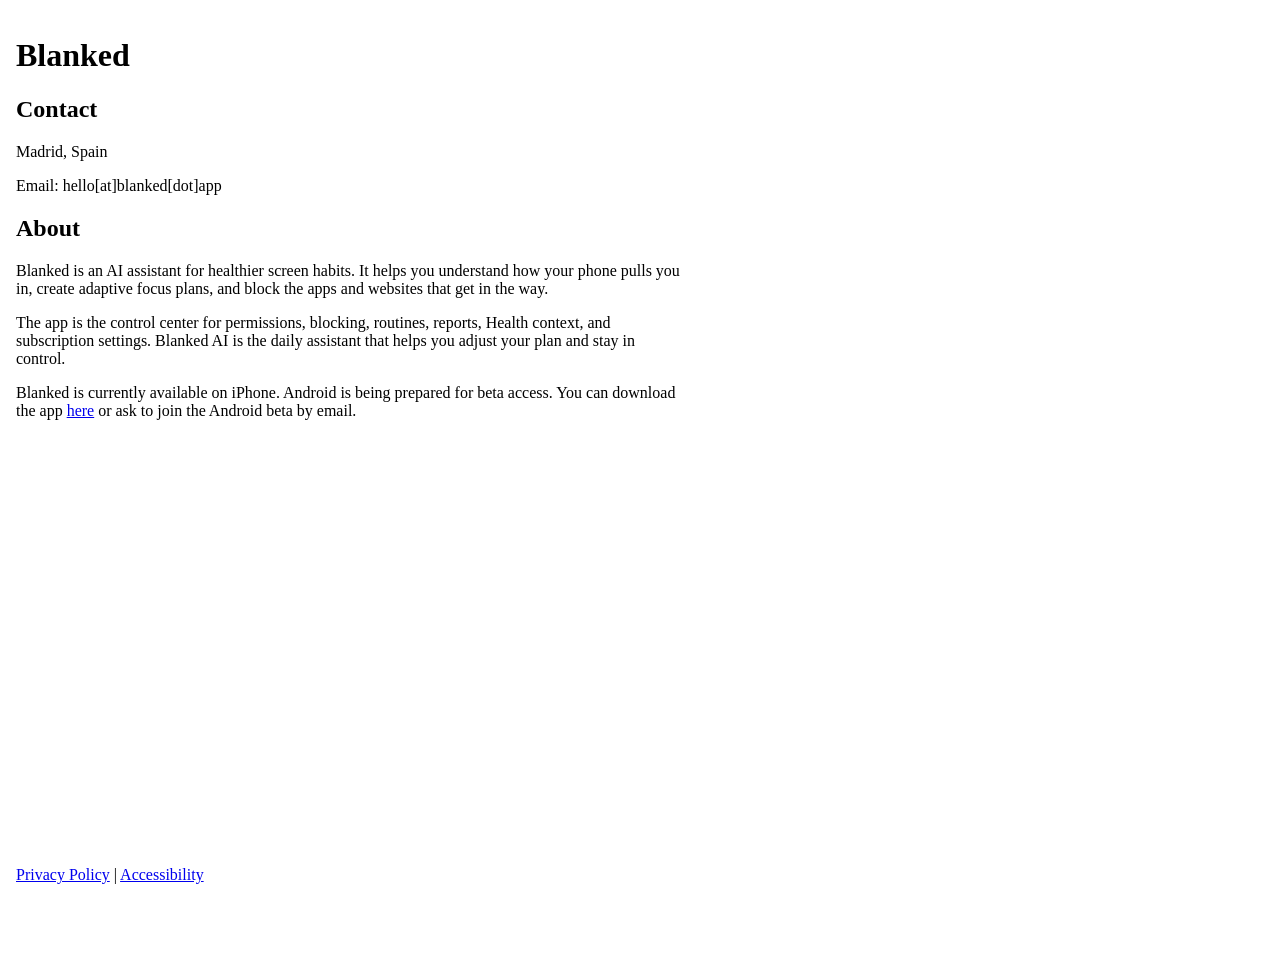
==== commit c3317e13: "Implement pending wearable and BAI platform work" ====
--- a/web/landing/index.html
+++ b/web/landing/index.html
@@ -3,85 +3,27 @@
   <head>
     <meta charset="utf-8">
     <meta name="viewport" content="width=device-width, initial-scale=1">
-    <title>Blanked | The Focus App</title>
-    <meta name="description" content="Build healthier screen habits with Blanked. Block distracting apps, understand your phone-use patterns and stay in control of your time.">
-    <link rel="canonical" href="https://getblank.netlify.app/">
+    <title>Blanked</title>
+    <meta name="description" content="Blanked is an AI assistant for healthier screen habits.">
+    <link rel="canonical" href="https://blanked.app/">
     <meta name="robots" content="index,follow">
-    <meta name="theme-color" content="#e9e9e7">
-    <meta property="og:type" content="website">
-    <meta property="og:locale" content="en_US">
-    <meta property="og:title" content="Blanked | The Focus App">
-    <meta property="og:description" content="Block distracting apps on your iPhone and build healthier screen habits.">
-    <meta property="og:image" content="https://getblank.netlify.app/assets/blank-phone-cutout.png">
-    <meta name="twitter:card" content="summary_large_image">
-    <meta name="twitter:title" content="Blanked | The Focus App">
-    <meta name="twitter:description" content="Block distracting apps on your iPhone and build healthier screen habits.">
-    <meta name="twitter:image" content="https://getblank.netlify.app/assets/blank-phone-cutout.png">
-    <link rel="preconnect" href="https://fonts.googleapis.com">
-    <link rel="preconnect" href="https://fonts.gstatic.com" crossorigin>
-    <link href="https://fonts.googleapis.com/css2?family=Instrument+Serif:ital@0;1&family=Inter:wght@400;500;600;700;800&display=swap" rel="stylesheet">
-    <link rel="stylesheet" href="styles.css?v=20260617-section-fades-1">
+    <link rel="stylesheet" href="styles.css?v=20260905-plain-1">
   </head>
   <body>
-    <main id="top">
-      <section class="hero" aria-labelledby="hero-title">
-        <div class="hero-products" aria-hidden="true">
-          <img class="floating-device" src="assets/blank-device-cutout.png" alt="">
-          <img class="floating-phone" src="assets/blank-phone-cutout.png" alt="">
-        </div>
-        <div class="hero-copy-wrap">
-          <h1 id="hero-title">Reclaim your time.</h1>
-          <p class="hero-copy">Blanked blocks distracting apps and websites on your iPhone when you need to focus. Start free and keep weak moments out of reach.</p>
-          <a
-            class="button primary"
-            href="https://blanked.app/ios"
-          >Get App</a>
-        </div>
-      </section>
+    <main>
+      <h1>Blanked</h1>
 
-      <section class="split-feature" id="how" aria-labelledby="how-title">
-        <div class="feature-product" aria-hidden="true">
-          <img class="feature-device" src="assets/blank-device-cutout.png" alt="">
-          <img class="feature-phone" src="assets/blank-phone-cutout.png" alt="">
-        </div>
-        <div class="feature-copy">
-          <h2 id="how-title">A stronger boundary for the apps that pull you in.</h2>
-          <p>Choose the apps, categories, or websites that interrupt your day. Start a Blanked session and let Apple's Screen Time controls keep them blocked while you work, study, sleep, or reset.</p>
-          <div class="flow">
-            <div class="flow-item">
-              <span>1. Choose distractions</span>
-              <p>Select the apps, categories, or websites you want to block.</p>
-            </div>
-            <div class="flow-item">
-              <span>2. Start a session</span>
-              <p>Turn on Blanked when you need focused time or set up a daily routine.</p>
-            </div>
-            <div class="flow-item">
-              <span>3. Stay in control</span>
-              <p>Track progress, use emergency exits only when needed, and build healthier habits.</p>
-            </div>
-          </div>
-        </div>
-      </section>
+      <h2>Contact</h2>
+      <p>Madrid, Spain</p>
+      <p>Email: hello[at]blanked[dot]app</p>
 
-      <section class="beta" id="beta" aria-labelledby="beta-title">
-        <div>
-          <img class="beta-device" src="assets/blank-device-cutout.png" alt="" aria-hidden="true">
-          <h2 id="beta-title">AI-powered focus plans.</h2>
-        </div>
-        <div>
-          <p>Blanked helps you understand weak moments and turn them into protected time with adaptive digital wellness insights.</p>
-          <a
-            class="button primary"
-            href="https://blanked.app/ios"
-          >Get App</a>
-        </div>
-      </section>
+      <h2>About</h2>
+      <p>Blanked is an AI assistant for healthier screen habits. It helps you understand how your phone pulls you in, create adaptive focus plans, and block the apps and websites that get in the way.</p>
+      <p>The app is the control center for permissions, blocking, routines, reports, Health context, and subscription settings. Blanked AI is the daily assistant that helps you adjust your plan and stay in control.</p>
+      <p>Blanked is currently available on iPhone. Android is being prepared for beta access. You can download the app <a href="https://blanked.app/ios">here</a> or ask to join the Android beta by email.</p>
     </main>
-
     <footer>
-      <span>Blanked</span>
-      <a href="/privacy.html">Privacy</a>
+      <a href="privacy.html">Privacy Policy</a> | <a href="accessibility-disclosure.html">Accessibility</a>
     </footer>
   </body>
 </html>
--- a/web/landing/styles.css
+++ b/web/landing/styles.css
@@ -1,1014 +1,58 @@
-:root {
-  color-scheme: light;
-  --bg: #e9e9e7;
-  --panel: #f1f1ef;
-  --ink: #202124;
-  --muted: #666866;
-  --line: rgba(32, 33, 36, 0.1);
-  --white: #ffffff;
-  --soft-shadow: 0 34px 70px rgba(40, 40, 38, 0.15);
-  --button-shadow: inset 0 1px 0 rgba(255, 255, 255, 0.35), 0 12px 28px rgba(0, 0, 0, 0.16);
+body {
+  color: #000;
+  font-family: "Times New Roman", Times, serif;
+  font-size: 16px;
+  line-height: normal;
+  margin: 0;
+  min-height: 100vh;
+  padding: 16px 16px 52px;
+  position: relative;
 }
 
-* {
-  box-sizing: border-box;
+main,
+.legal-content {
+  max-width: 672px;
 }
 
-html {
-  scroll-behavior: smooth;
+h1 {
+  font-size: 2em;
+  margin: 0.67em 0;
 }
 
-body {
-  background: var(--bg);
-  color: var(--ink);
-  font-family: "Inter", ui-sans-serif, system-ui, -apple-system, BlinkMacSystemFont, "Segoe UI", sans-serif;
-  letter-spacing: 0;
-  margin: 0;
+h2 {
+  font-size: 1.5em;
+  margin: 0.83em 0;
+}
+
+p {
+  margin: 1em 0;
 }
 
 a {
-  color: inherit;
-}
-
-.hero {
-  align-items: center;
-  background: #f5f5f5;
-  display: grid;
-  gap: clamp(40px, 5vw, 88px);
-  grid-template-columns: minmax(420px, 560px) minmax(360px, 480px);
-  justify-content: center;
-  min-height: 92svh;
-  overflow: hidden;
-  padding: 40px clamp(22px, 6vw, 92px);
-  position: relative;
-}
-
-.hero::before {
-  background: radial-gradient(circle at 58% 36%, rgba(255, 255, 255, 0.78), transparent 34%);
-  content: "";
-  inset: 0;
-  pointer-events: none;
-  position: absolute;
-}
-
-.hero::after,
-.split-feature::after,
-.beta::after {
-  bottom: 0;
-  content: "";
-  height: clamp(72px, 9vw, 140px);
-  left: 0;
-  pointer-events: none;
-  position: absolute;
-  right: 0;
-  z-index: 1;
-}
-
-.hero::after {
-  background: linear-gradient(to bottom, rgba(245, 245, 245, 0), var(--panel));
-}
-
-.hero-products {
-  height: clamp(430px, 50vw, 560px);
-  pointer-events: none;
-  position: relative;
-  width: min(44vw, 560px);
-  z-index: 1;
-}
-
-.hero-products::before,
-.hero-products::after {
-  background: rgba(36, 36, 34, 0.13);
-  border-radius: 28%;
-  content: "";
-  filter: blur(38px);
-  position: absolute;
-  transform: rotate(-12deg);
-  z-index: 0;
-}
-
-.hero-products::before {
-  height: clamp(242px, 25vw, 380px);
-  left: clamp(14px, 3vw, 42px);
-  top: 24%;
-  width: clamp(242px, 25vw, 380px);
-}
-
-.hero-products::after {
-  background: rgba(8, 8, 8, 0.14);
-  border-radius: 24%;
-  filter: blur(42px);
-  height: clamp(288px, 29vw, 460px);
-  left: clamp(172px, 18vw, 270px);
-  top: 13%;
-  transform: rotate(-4deg);
-  width: clamp(196px, 20vw, 310px);
-}
-
-.floating-device,
-.floating-phone,
-.feature-device,
-.feature-phone {
-  display: block;
-  position: absolute;
-  user-select: none;
-  z-index: 2;
-}
-
-.floating-device {
-  filter:
-    drop-shadow(0 0 18px rgba(35, 35, 32, 0.12))
-    drop-shadow(12px 10px 24px rgba(35, 35, 32, 0.12));
-  left: clamp(0px, 2vw, 24px);
-  top: 22%;
-  transform: rotate(-12deg);
-  width: clamp(288px, 30vw, 472px);
-}
-
-.floating-phone {
-  filter:
-    drop-shadow(0 0 18px rgba(8, 8, 8, 0.2))
-    drop-shadow(16px 10px 30px rgba(8, 8, 8, 0.2));
-  left: clamp(160px, 17vw, 260px);
-  top: 14%;
-  transform: rotate(-4deg);
-  width: clamp(322px, 31vw, 495px);
-}
-
-.hero-copy-wrap {
-  max-width: 373px;
-  position: relative;
-  z-index: 3;
-}
-
-.kicker,
-footer {
-  color: var(--muted);
-  font-size: 12px;
-  font-weight: 650;
-}
-
-.kicker {
-  margin: 0 0 20px;
-}
-
-h1,
-h2,
-p {
-  margin-top: 0;
-}
-
-h1,
-h2 {
-  font-family: "Instrument Serif", Georgia, serif;
-  font-weight: 400;
-  letter-spacing: 0;
-}
-
-h1 {
-  font-size: clamp(56px, 6.1vw, 92px);
-  line-height: 0.88;
-  margin-bottom: 26px;
-}
-
-h2 {
-  font-size: clamp(42px, 5.4vw, 76px);
-  line-height: 0.96;
-  margin-bottom: 26px;
-}
-
-.hero-copy,
-.microcopy,
-.feature-copy p,
-.beta p {
-  color: var(--muted);
-  font-size: 16px;
-  line-height: 1.62;
-}
-
-.hero-copy {
-  margin-bottom: 28px;
-  text-align: justify;
-  text-align-last: center;
-}
-
-.microcopy {
-  font-size: 13px;
-  line-height: 1.45;
-  margin: 14px 0 0;
-  max-width: 360px;
-}
-
-.button {
-  align-items: center;
-  border: 1px solid rgba(255, 255, 255, 0.36);
-  border-radius: 999px;
-  display: inline-flex;
-  font-size: 15px;
-  font-weight: 700;
-  justify-content: center;
-  min-height: 56px;
-  min-width: 198px;
-  padding: 0 30px;
-  text-decoration: none;
-  transition: transform 160ms ease, box-shadow 160ms ease, background 160ms ease;
-}
-
-.button.primary {
-  background: #202020;
-  box-shadow: var(--button-shadow);
-  color: var(--white);
-}
-
-.button.primary:hover {
-  background: #303030;
-  transform: translateY(-1px);
-}
-
-.split-feature,
-.beta {
-  padding: clamp(88px, 10vw, 150px) clamp(22px, 9vw, 132px);
-}
-
-.split-feature {
-  padding-top: 40px;
-}
-
-.split-feature {
-  align-items: center;
-  background: var(--panel);
-  display: grid;
-  gap: clamp(42px, 8vw, 116px);
-  grid-template-columns: minmax(320px, 0.9fr) minmax(320px, 1fr);
-  min-height: 760px;
-  overflow: hidden;
-  position: relative;
-}
-
-.split-feature::after {
-  background: linear-gradient(to bottom, rgba(241, 241, 239, 0), #f5f5f5);
-}
-
-.feature-product {
-  min-height: 520px;
-  position: relative;
-}
-
-.feature-device {
-  filter:
-    drop-shadow(0 34px 36px rgba(35, 35, 32, 0.16))
-    drop-shadow(0 78px 68px rgba(35, 35, 32, 0.14));
-  left: 2%;
-  top: 6%;
-  transform: rotate(-8deg);
-  width: min(48vw, 470px);
-}
-
-.feature-phone {
-  filter:
-    drop-shadow(0 38px 38px rgba(8, 8, 8, 0.22))
-    drop-shadow(0 82px 72px rgba(8, 8, 8, 0.18));
-  left: 30%;
-  top: 9%;
-  transform: rotate(5deg);
-  width: min(38vw, 360px);
-}
-
-.feature-copy {
-  max-width: 560px;
-  position: relative;
-  z-index: 2;
-}
-
-.flow {
-  border-top: 1px solid var(--line);
-  display: grid;
-  margin-top: 34px;
-}
-
-.flow-item {
-  border-bottom: 1px solid var(--line);
-  padding: 16px 0;
-}
-
-.flow span {
-  color: var(--ink);
-  display: block;
-  font-size: 15px;
-  font-weight: 750;
-}
-
-.flow p {
-  color: var(--muted);
-  font-size: 14px;
-  line-height: 1.5;
-  margin: 8px 0 0;
-}
-
-.beta {
-  align-items: center;
-  background: #f5f5f5;
-  display: grid;
-  column-gap: clamp(22px, 4vw, 48px);
-  grid-template-columns: minmax(0, 1fr) minmax(320px, 0.82fr);
-  min-height: 760px;
-  padding-top: 40px;
-  position: relative;
-  row-gap: 0;
-  overflow: hidden;
-}
-
-.beta::after {
-  background: linear-gradient(to bottom, rgba(245, 245, 245, 0), var(--panel));
-}
-
-.beta > div:first-child {
-  display: contents;
-}
-
-.beta > div:last-child {
-  align-self: start;
-  grid-column: 2;
-  grid-row: 2;
-  z-index: 2;
-}
-
-.beta h2 {
-  align-self: end;
-  grid-column: 2;
-  grid-row: 1;
-  margin-bottom: 26px;
-  z-index: 2;
-}
-
-.beta-device {
-  display: block;
-  filter:
-    drop-shadow(0 26px 34px rgba(35, 35, 32, 0.14))
-    drop-shadow(0 64px 70px rgba(35, 35, 32, 0.12));
-  grid-column: 1;
-  grid-row: 1 / span 2;
-  justify-self: center;
-  margin: 0;
-  transform: rotate(-8deg);
-  width: min(42vw, 420px);
-  z-index: 2;
-}
-
-.beta p {
-  margin-bottom: 28px;
-  max-width: 540px;
+  color: #0000ee;
+  text-decoration: underline;
 }
 
 footer {
-  align-items: center;
-  background: var(--panel);
-  display: flex;
-  flex-wrap: wrap;
-  gap: 18px;
-  justify-content: space-between;
-  padding: 32px clamp(22px, 9vw, 132px) 46px;
-}
-
-footer a {
-  color: var(--ink);
-  font-weight: 750;
-  text-decoration: none;
-}
-
-.life-body {
-  background: var(--bg);
-}
-
-.life-page {
-  min-height: calc(100svh - 94px);
-  padding: clamp(18px, 3vw, 30px);
-}
-
-.life-counter {
-  color: var(--ink);
-  min-height: calc(100svh - 154px);
-  padding: clamp(44px, 5vw, 68px) clamp(28px, 4vw, 48px) clamp(34px, 4vw, 52px);
-  position: relative;
-}
-
-.life-back {
-  color: var(--muted);
-  font-size: 13px;
-  font-weight: 800;
-  position: absolute;
-  text-decoration: none;
-  top: 24px;
-}
-
-.life-counter h1 {
-  font-family: "Instrument Serif", Georgia, serif;
-  font-size: clamp(58px, 7vw, 96px);
-  font-weight: 400;
-  letter-spacing: 0;
-  line-height: 0.9;
-  margin: 0 auto clamp(36px, 5vw, 56px);
-  max-width: 900px;
-  text-align: center;
-}
-
-.life-counter h1 span {
-  background: var(--ink);
-  color: #ffffff;
-  display: inline-block;
-  line-height: 0.96;
-  padding: 0 8px 3px;
-}
-
-.life-layout {
-  align-items: start;
-  display: grid;
-  gap: clamp(34px, 5vw, 58px);
-  grid-template-columns: minmax(420px, 1.08fr) minmax(340px, 0.92fr);
-  margin: 0 auto;
-  max-width: 1090px;
-}
-
-.life-dot-grid {
-  display: grid;
-  gap: 8px;
-  grid-template-columns: repeat(17, 1fr);
-  max-width: 560px;
-}
-
-.life-dot {
-  aspect-ratio: 1;
-  border-radius: 999px;
-  border: 1px solid transparent;
-  box-shadow: inset 0 1px 0 rgba(255, 255, 255, 0.45);
-  min-width: 0;
-}
-
-.life-lived {
-  background: #05060a;
-}
-
-.life-sleep {
-  background: #15345f;
-}
-
-.life-routine {
-  background: #8a8a84;
-}
-
-.life-phone {
-  background: #8f241c;
-}
-
-.life-free {
-  background: #f7f5d8;
-  border-color: rgba(32, 33, 36, 0.18);
-  box-shadow: inset 0 1px 0 rgba(255, 255, 255, 0.72);
-}
-
-.life-card {
-  background: rgba(255, 255, 255, 0.88);
-  border: 1px solid rgba(32, 33, 36, 0.06);
-  border-radius: 18px;
-  box-shadow: 0 26px 54px rgba(52, 68, 84, 0.22);
-  padding: clamp(22px, 3vw, 28px);
-}
-
-.life-result {
-  align-items: start;
-  color: var(--ink);
-  display: flex;
-  gap: 16px;
-  margin-bottom: 20px;
-}
-
-.life-result strong {
-  font-family: "Inter", ui-sans-serif, system-ui, -apple-system, BlinkMacSystemFont, "Segoe UI", sans-serif;
-  font-size: clamp(68px, 8vw, 82px);
-  font-weight: 900;
-  letter-spacing: 0;
-  line-height: 0.78;
-}
-
-.life-result span {
-  font-size: clamp(26px, 3vw, 32px);
-  font-weight: 800;
-  line-height: 0.98;
-}
-
-.life-result em {
-  font-style: italic;
-}
-
-.life-control {
-  display: block;
-  margin-top: 22px;
-}
-
-.life-control > span,
-.life-control small {
-  align-items: center;
-  display: flex;
-  justify-content: space-between;
-}
-
-.life-control b {
-  font-size: 14px;
-  font-weight: 900;
-}
-
-.life-control output {
-  color: var(--ink);
-  font-size: 24px;
-  font-weight: 900;
-}
-
-.life-control output::first-letter {
-  letter-spacing: 0;
-}
-
-.life-control input[type="range"] {
-  --range-fill: 50%;
-  appearance: none;
-  background: linear-gradient(to right, var(--ink) 0 var(--range-fill), rgba(32, 33, 36, 0.12) var(--range-fill) 100%);
-  border-radius: 999px;
-  display: block;
-  height: 8px;
-  margin: 20px 0 14px;
-  width: 100%;
-}
-
-.life-control input[type="range"]::-webkit-slider-thumb {
-  appearance: none;
-  background: #f1f1ef;
-  border: 2px solid #ffffff;
-  border-radius: 999px;
-  box-shadow: 0 3px 10px rgba(25, 31, 42, 0.36);
-  height: 28px;
-  width: 28px;
-}
-
-.life-control input[type="range"]::-moz-range-thumb {
-  background: #f1f1ef;
-  border: 2px solid #ffffff;
-  border-radius: 999px;
-  box-shadow: 0 3px 10px rgba(25, 31, 42, 0.36);
-  height: 24px;
-  width: 24px;
-}
-
-.life-control small {
-  color: var(--muted);
-  font-size: 13px;
-  font-weight: 650;
-}
-
-.life-legend {
-  border-top: 1px solid var(--line);
-  display: flex;
-  flex-wrap: wrap;
-  gap: 26px;
-  justify-content: center;
-  margin: clamp(28px, 4vw, 38px) auto 0;
-  max-width: 1090px;
-  padding-top: 24px;
-}
-
-.life-scale {
-  color: var(--muted);
-  font-size: 13px;
-  font-weight: 700;
-  margin: 30px auto 0;
-  max-width: 1090px;
-  text-align: center;
-}
-
-.life-legend span {
-  align-items: center;
-  display: inline-flex;
-  font-size: 14px;
-  font-weight: 650;
-  gap: 10px;
-}
-
-.life-legend i {
-  border-radius: 999px;
-  display: inline-block;
-  height: 14px;
-  width: 14px;
-}
-
-.life-cta {
-  display: flex;
-  justify-content: center;
-  margin-top: 34px;
+  bottom: 16px;
+  left: 16px;
+  position: fixed;
 }
 
 .legal-page {
-  background: #f5f5f5;
-  min-height: 100svh;
-  padding: clamp(28px, 5vw, 72px) clamp(20px, 7vw, 112px);
+  margin: 0;
+  padding: 16px;
 }
 
 .legal-back {
-  color: var(--muted);
-  display: inline-flex;
-  font-size: 14px;
-  font-weight: 750;
-  margin-bottom: clamp(48px, 7vw, 88px);
-  text-decoration: none;
-}
-
-.legal-content {
-  max-width: 840px;
+  display: inline-block;
+  margin-bottom: 1em;
 }
 
 .legal-kicker {
-  color: var(--muted);
-  font-size: 14px;
-  font-weight: 650;
-  margin-bottom: 18px;
-}
-
-.legal-content h1 {
-  font-size: clamp(48px, 7vw, 84px);
-  margin-bottom: 30px;
-  white-space: normal;
-}
-
-.legal-content h2 {
-  font-family: "Inter", ui-sans-serif, system-ui, -apple-system, BlinkMacSystemFont, "Segoe UI", sans-serif;
-  font-size: clamp(22px, 3vw, 30px);
-  font-weight: 800;
-  line-height: 1.15;
-  margin: 42px 0 14px;
-}
-
-.legal-content p,
-.legal-content li {
-  color: var(--muted);
-  font-size: 16px;
-  line-height: 1.68;
+  margin-bottom: 1em;
 }
 
 .legal-content ul {
-  margin: 0;
   padding-left: 22px;
 }
-
-@media (min-width: 1041px) {
-  .hero {
-    gap: clamp(96px, 9vw, 164px);
-    min-height: 100svh;
-  }
-
-  .hero-products {
-    transform: translateY(clamp(-110px, -6vw, -72px));
-  }
-
-  .hero-copy-wrap {
-    max-width: 540px;
-  }
-
-  h1 {
-    white-space: nowrap;
-  }
-
-  .life-counter h1 {
-    white-space: normal;
-  }
-
-  .hero-copy {
-    text-align: justify;
-    text-align-last: auto;
-  }
-
-  .split-feature,
-  .beta {
-    padding-top: clamp(104px, 9vw, 148px);
-  }
-
-  .beta-device {
-    transform: translateX(clamp(7px, calc(118px - 6vw), 34px)) rotate(-8deg);
-  }
-}
-
-@media (max-width: 1040px) {
-  .hero {
-    gap: 18px;
-    grid-template-columns: 1fr;
-    justify-items: center;
-    padding-top: 40px;
-  }
-
-  .hero-copy-wrap {
-    max-width: 502px;
-    text-align: center;
-  }
-
-  .microcopy {
-    margin-left: auto;
-    margin-right: auto;
-  }
-
-  .hero-products {
-    height: 430px;
-    max-width: 720px;
-    order: -1;
-    position: relative;
-    width: min(100%, 720px);
-  }
-
-  .hero-products::before {
-    height: min(51vw, 380px);
-    left: 15%;
-    top: 18%;
-    width: min(51vw, 380px);
-  }
-
-  .hero-products::after {
-    height: min(55vw, 414px);
-    left: 47%;
-    top: 3%;
-    width: min(39vw, 288px);
-  }
-
-  .floating-device {
-    left: 14%;
-    top: 64px;
-    width: min(51vw, 380px);
-  }
-
-  .floating-phone {
-    left: 47%;
-    top: 8px;
-    width: min(55vw, 414px);
-  }
-
-  .split-feature,
-  .beta {
-    grid-template-columns: 1fr;
-  }
-
-  .split-feature,
-  .beta {
-    gap: 0;
-  }
-
-  .beta {
-    min-height: 0;
-  }
-
-  .beta > div:first-child {
-    display: block;
-  }
-
-  .beta > div:last-child,
-  .beta h2,
-  .beta-device {
-    grid-column: auto;
-    grid-row: auto;
-  }
-
-  .beta-device {
-    margin: 0 0 clamp(32px, 5vw, 68px);
-  }
-
-  .feature-product {
-    margin: 0 auto;
-    min-height: 460px;
-    width: min(100%, 640px);
-  }
-
-  .feature-device {
-    width: min(64vw, 420px);
-  }
-
-  .feature-phone {
-    left: 42%;
-    width: min(48vw, 320px);
-  }
-
-  .life-layout {
-    grid-template-columns: 1fr;
-  }
-
-  .life-dot-grid {
-    grid-template-columns: repeat(17, 1fr);
-    margin: 0 auto;
-    max-width: 620px;
-  }
-}
-
-@media (max-width: 640px) {
-  .hero {
-    display: flex;
-    flex-direction: column;
-    gap: 12px;
-    min-height: 100svh;
-    padding-left: 20px;
-    padding-right: 20px;
-    padding-top: 40px;
-    padding-bottom: 34px;
-  }
-
-  .split-feature {
-    padding-bottom: 60px;
-    padding-top: 60px;
-  }
-
-  h1 {
-    font-size: clamp(44px, 13vw, 58px);
-    margin-bottom: 20px;
-  }
-
-  h2 {
-    font-size: clamp(39px, 12vw, 56px);
-  }
-
-  .hero-products {
-    height: 271px;
-    margin-top: 6px;
-    width: min(100%, 360px);
-  }
-
-  .hero-products::before {
-    filter: blur(28px);
-    height: 182px;
-    left: 11%;
-    top: 22%;
-    width: 182px;
-  }
-
-  .hero-products::after {
-    filter: blur(30px);
-    height: 212px;
-    left: 33%;
-    top: 7%;
-    width: 133px;
-  }
-
-  .floating-device {
-    left: 10%;
-    top: 48px;
-    width: 182px;
-  }
-
-  .floating-phone {
-    left: 33%;
-    top: 8px;
-    width: 212px;
-  }
-
-  .hero-copy {
-    font-size: 15px;
-    line-height: 1.52;
-    margin-bottom: 0;
-  }
-
-  .hero-copy-wrap {
-    display: flex;
-    flex: 1;
-    flex-direction: column;
-    width: min(100%, 302px);
-  }
-
-  .hero-copy-wrap .button {
-    margin-top: auto;
-  }
-
-  .feature-product {
-    min-height: 360px;
-  }
-
-  .feature-device {
-    left: -8%;
-    width: 260px;
-  }
-
-  .feature-phone {
-    left: 42%;
-    width: 210px;
-  }
-
-  .button {
-    width: 100%;
-  }
-
-  .beta-device {
-    margin-left: auto;
-    margin-right: auto;
-    width: min(82vw, 320px);
-  }
-
-  footer {
-    align-items: center;
-    flex-direction: row;
-    gap: 8px;
-    justify-content: center;
-  }
-
-  .life-page {
-    min-height: 100svh;
-    padding: 8px;
-  }
-
-  .life-counter {
-    min-height: 0;
-    padding: 44px 18px 26px;
-  }
-
-  .life-back {
-    left: 16px;
-    top: 16px;
-  }
-
-  .life-counter h1 {
-    font-size: clamp(34px, 10.8vw, 45px);
-    line-height: 0.86;
-    margin-bottom: 26px;
-  }
-
-  .life-layout {
-    gap: 24px;
-  }
-
-  .life-dot-grid {
-    gap: 5px;
-    grid-template-columns: repeat(17, 1fr);
-  }
-
-  .life-card {
-    border-radius: 16px;
-    order: -1;
-    padding: 20px;
-  }
-
-  .life-result {
-    gap: 10px;
-    margin-bottom: 18px;
-  }
-
-  .life-result strong {
-    font-size: 50px;
-  }
-
-  .life-result span {
-    font-size: 19px;
-  }
-
-  .life-control {
-    margin-top: 18px;
-  }
-
-  .life-control > span {
-    align-items: flex-start;
-    gap: 12px;
-  }
-
-  .life-control output {
-    font-size: 18px;
-    white-space: nowrap;
-  }
-
-  .life-control input[type="range"] {
-    height: 6px;
-    margin: 16px 0 10px;
-  }
-
-  .life-control input[type="range"]::-webkit-slider-thumb {
-    height: 24px;
-    width: 24px;
-  }
-
-  .life-control b,
-  .life-control small,
-  .life-legend span {
-    font-size: 12px;
-  }
-
-  .life-legend {
-    gap: 8px 14px;
-    justify-content: flex-start;
-    margin-top: 16px;
-    padding-top: 16px;
-  }
-
-  .life-scale {
-    font-size: 12px;
-    margin-top: 16px;
-  }
-
-  .life-legend i {
-    height: 11px;
-    width: 11px;
-  }
-
-  .life-cta {
-    margin-top: 22px;
-  }
-
-  .life-cta .button {
-    min-height: 48px;
-  }
-}
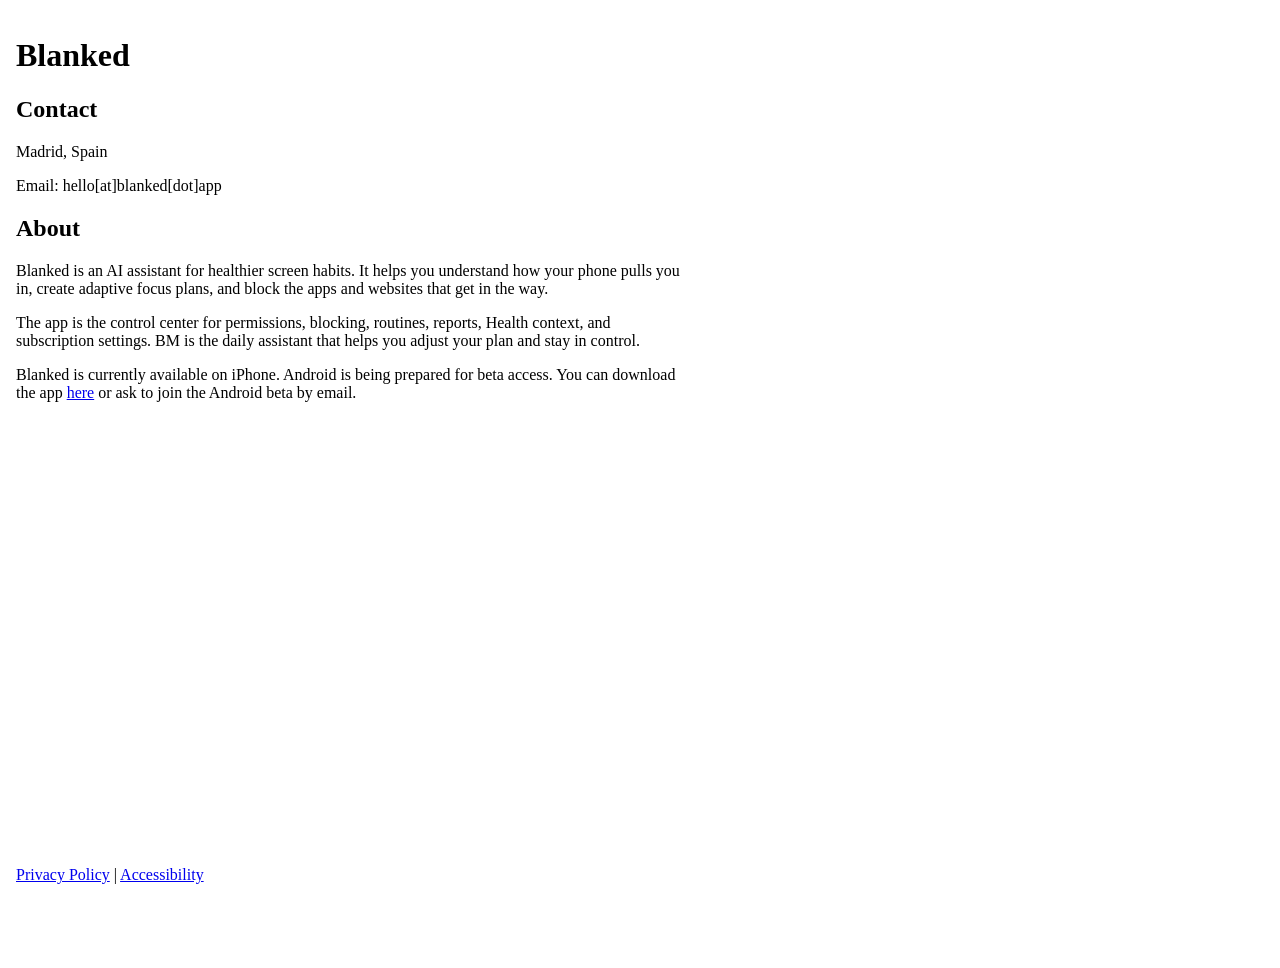
==== commit 0fee59f0: "Prepare BM iOS TestFlight build 67" ====
--- a/web/landing/index.html
+++ b/web/landing/index.html
@@ -19,7 +19,7 @@
 
       <h2>About</h2>
       <p>Blanked is an AI assistant for healthier screen habits. It helps you understand how your phone pulls you in, create adaptive focus plans, and block the apps and websites that get in the way.</p>
-      <p>The app is the control center for permissions, blocking, routines, reports, Health context, and subscription settings. Blanked AI is the daily assistant that helps you adjust your plan and stay in control.</p>
+      <p>The app is the control center for permissions, blocking, routines, reports, Health context, and subscription settings. BM is the daily assistant that helps you adjust your plan and stay in control.</p>
       <p>Blanked is currently available on iPhone. Android is being prepared for beta access. You can download the app <a href="https://blanked.app/ios">here</a> or ask to join the Android beta by email.</p>
     </main>
     <footer>
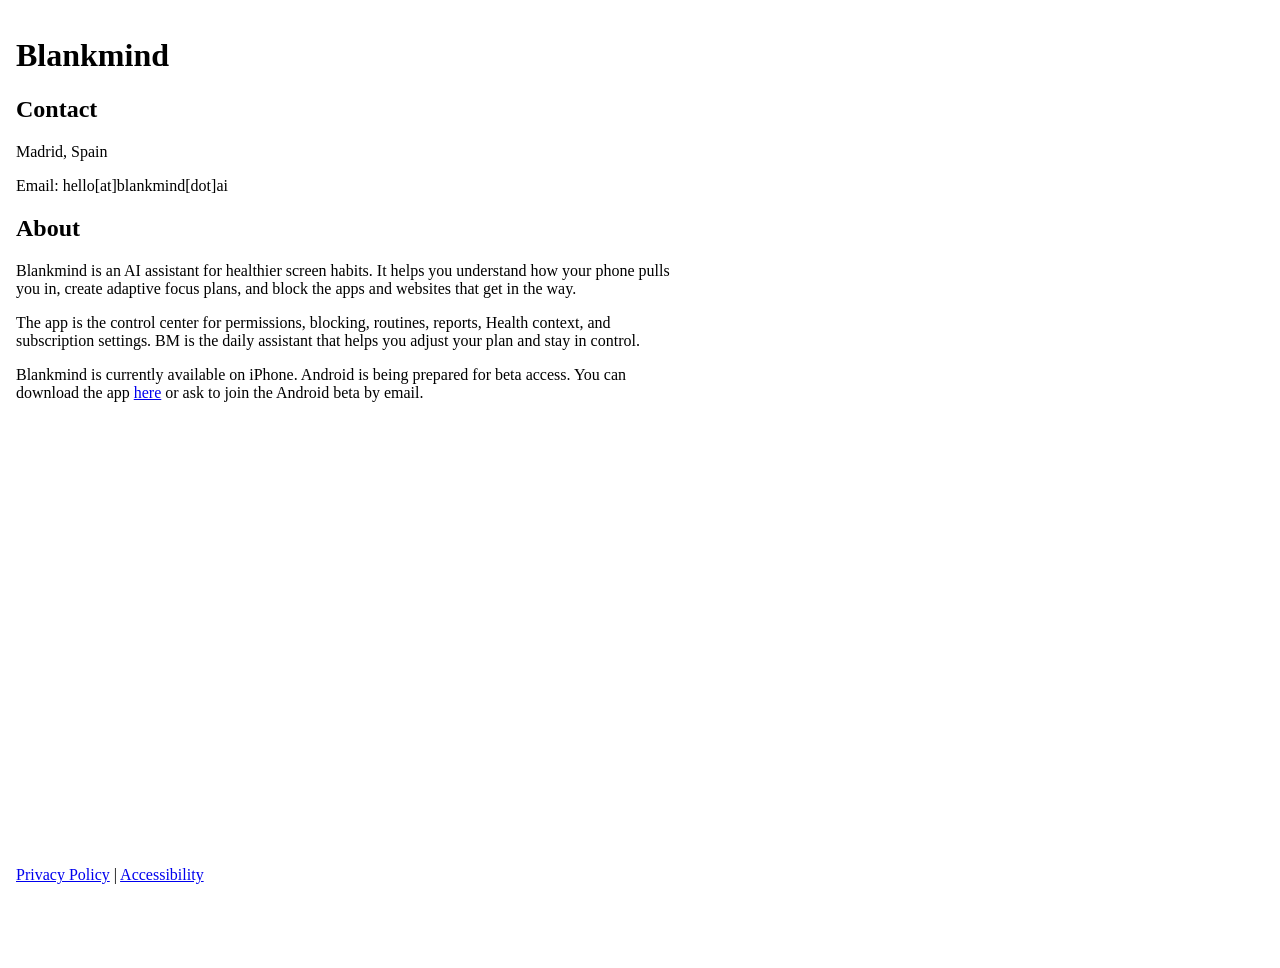
==== commit 3fbe0a1b: "Apply Blankmind rebrand across product" ====
--- a/web/landing/index.html
+++ b/web/landing/index.html
@@ -3,24 +3,24 @@
   <head>
     <meta charset="utf-8">
     <meta name="viewport" content="width=device-width, initial-scale=1">
-    <title>Blanked</title>
-    <meta name="description" content="Blanked is an AI assistant for healthier screen habits.">
-    <link rel="canonical" href="https://blanked.app/">
+    <title>Blankmind</title>
+    <meta name="description" content="Blankmind is an AI assistant for healthier screen habits.">
+    <link rel="canonical" href="https://blankmind.ai/">
     <meta name="robots" content="index,follow">
     <link rel="stylesheet" href="styles.css?v=20260905-plain-1">
   </head>
   <body>
     <main>
-      <h1>Blanked</h1>
+      <h1>Blankmind</h1>
 
       <h2>Contact</h2>
       <p>Madrid, Spain</p>
-      <p>Email: hello[at]blanked[dot]app</p>
+      <p>Email: hello[at]blankmind[dot]ai</p>
 
       <h2>About</h2>
-      <p>Blanked is an AI assistant for healthier screen habits. It helps you understand how your phone pulls you in, create adaptive focus plans, and block the apps and websites that get in the way.</p>
+      <p>Blankmind is an AI assistant for healthier screen habits. It helps you understand how your phone pulls you in, create adaptive focus plans, and block the apps and websites that get in the way.</p>
       <p>The app is the control center for permissions, blocking, routines, reports, Health context, and subscription settings. BM is the daily assistant that helps you adjust your plan and stay in control.</p>
-      <p>Blanked is currently available on iPhone. Android is being prepared for beta access. You can download the app <a href="https://blanked.app/ios">here</a> or ask to join the Android beta by email.</p>
+      <p>Blankmind is currently available on iPhone. Android is being prepared for beta access. You can download the app <a href="https://blankmind.ai/ios">here</a> or ask to join the Android beta by email.</p>
     </main>
     <footer>
       <a href="privacy.html">Privacy Policy</a> | <a href="accessibility-disclosure.html">Accessibility</a>
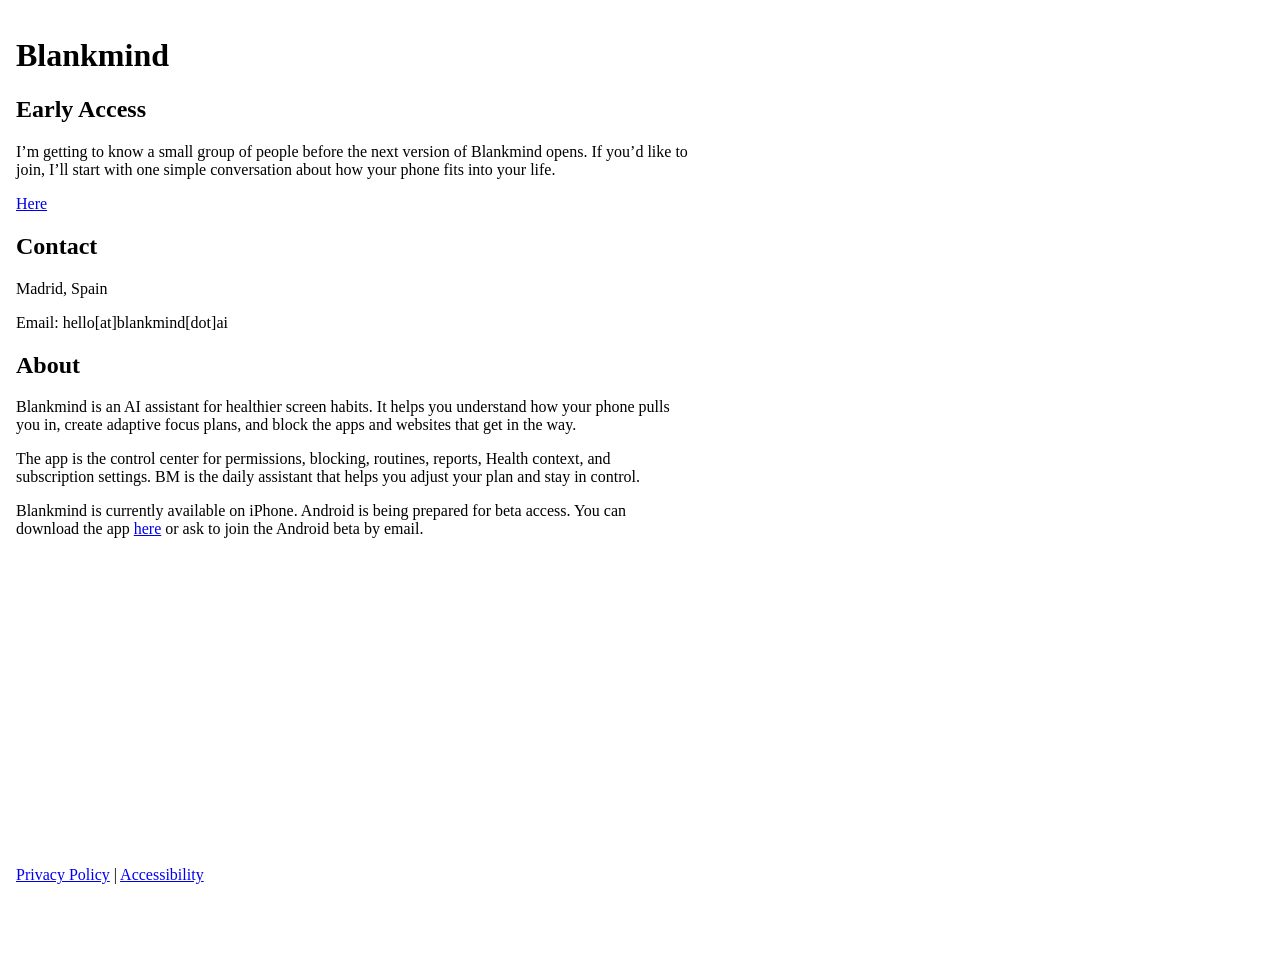
==== commit d94fa50a: "Add isolated Blankmind early access waitlist" ====
--- a/web/landing/index.html
+++ b/web/landing/index.html
@@ -13,6 +13,10 @@
     <main>
       <h1>Blankmind</h1>
 
+      <h2>Early Access</h2>
+      <p>I’m getting to know a small group of people before the next version of Blankmind opens. If you’d like to join, I’ll start with one simple conversation about how your phone fits into your life.</p>
+      <p><a href="/early-access">Here</a></p>
+
       <h2>Contact</h2>
       <p>Madrid, Spain</p>
       <p>Email: hello[at]blankmind[dot]ai</p>
--- a/web/landing/styles.css
+++ b/web/landing/styles.css
@@ -56,3 +56,69 @@
 .legal-content ul {
   padding-left: 22px;
 }
+
+.early-access {
+  max-width: 560px;
+}
+
+.plain-link {
+  display: inline-block;
+  margin-top: 0.75rem;
+}
+
+.access-form {
+  display: grid;
+  gap: 12px;
+  margin: 28px 0 14px;
+}
+
+.access-form input[type="tel"],
+.access-form input[type="text"] {
+  border: 1px solid #222;
+  border-radius: 0;
+  box-sizing: border-box;
+  font: inherit;
+  max-width: 360px;
+  padding: 12px;
+  width: 100%;
+}
+
+.access-form button {
+  background: #000;
+  border: 0;
+  color: #fff;
+  cursor: pointer;
+  font: inherit;
+  max-width: 360px;
+  padding: 12px 16px;
+}
+
+.access-form button:disabled {
+  cursor: wait;
+  opacity: 0.55;
+}
+
+.consent-row {
+  align-items: flex-start;
+  display: flex;
+  font-size: 14px;
+  gap: 9px;
+  line-height: 1.35;
+  max-width: 520px;
+}
+
+.consent-row input {
+  margin-top: 3px;
+}
+
+.access-status {
+  min-height: 1.4em;
+}
+
+.access-status.is-error {
+  color: #a00000;
+}
+
+.access-privacy {
+  font-size: 14px;
+}
